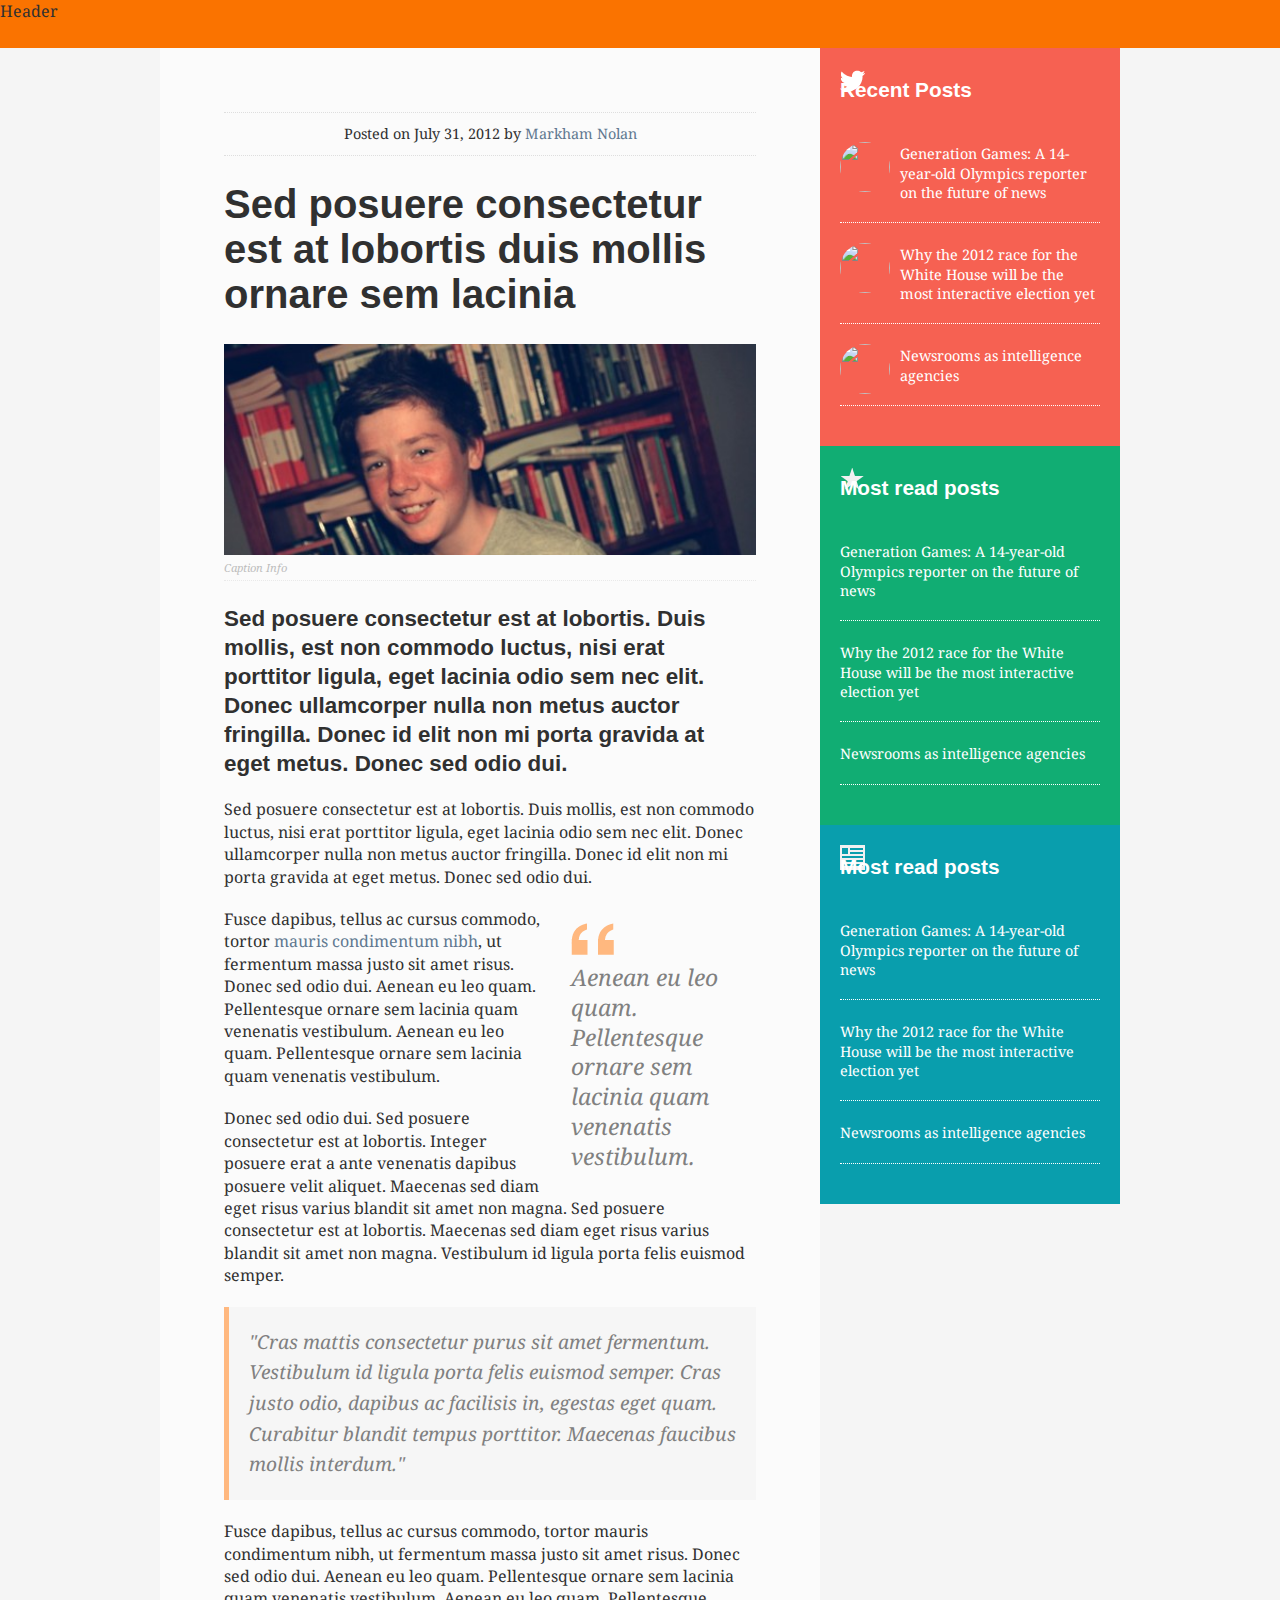
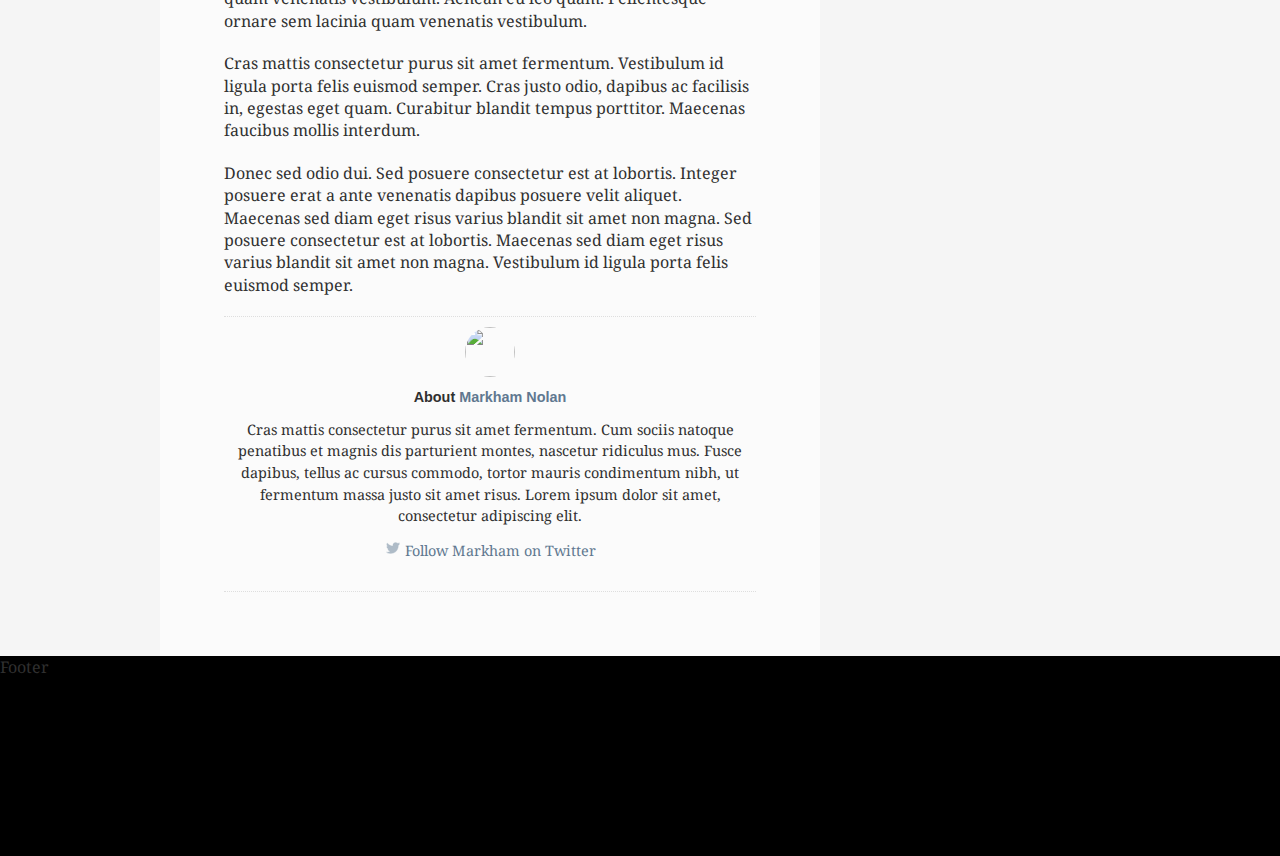
==== index.html @ edaec6b0 "[+] Added files" ====
<html>

<head>

<link href='http://fonts.googleapis.com/css?family=Droid+Serif:400,700,400italic,700italic' rel='stylesheet' type='text/css'>

<style type="text/css">

body{background-color: #f5f5f5; color:#303030; margin:0px; padding:0px; font-family: 'Droid Serif', serif;}

	.wrapper{
		width:960px;
		overflow:hidden;
		clear:both;
		margin:auto;
		}
	

.header{background-color: #fa7300; height:48px; width:100%;}


.content{
	width:532px;
	padding:4em;
	float:left;
	color:#303030;
	background-color: #fbfbfb;
	}
	
	
	
.content-image {width:100%; max-width: 100%; float:left;}

.caption{
	width:100%;
	border-bottom: 1px silver dotted;
	margin-bottom:20px;
	padding-top: 5px;
	padding-bottom: 5px;
	clear:both;
	font-family: 'Droid Serif', serif;
	font-size: 0.7em;
	font-style: italic;
	opacity:0.3;
	}

.caption:hover{opacity:1;}

h1{
	font-family: Helvetica;
	font-size: 2.5em;
	}

.avatar {
	text-align: center;
	border-top:1px #dedede dotted;
	border-bottom:1px #dedede dotted;
	padding:10px;
	font-size: 0.9em;
	line-height: 1.5em;
	}

	.avatar img{
		width:50px;
		height:50px;
		border-radius:50px;
		margin:auto;
		text-align: center;
		clear:both;
		}
	
	h3{
		margin:10px 0 10px 0;
		font-family: Helvetica;
		font-size: 1em;
		}

	p{
		font-size: 1em;
		line-height: 1.4em;
		margin-bottom: 20px;
		}

	.pullquote{
		width:185px;
		float:right;
		font-family: 'Droid Serif', serif;
		font-size:1.43em;
		font-style: italic;
		font-weight: normal;
		margin-left:30px;
		margin-top:5px;
		margin-bottom: 5px;
		padding:50px 0 20px 0;
		line-height: 1.3em;
		background-image: url('quotemark.png');
		background-repeat: no-repeat;
		background-position-y: 10px;
		color:#808080;
		clear:both;
		}
	
	.blockquote{
		background-color:#f6f6f6;
		font-style: italic;
		padding:20px;
		border-left:5px #ffb87f solid;
		font-size: 1.2em;
		font-family: 'Droid Serif', serif; color:#808080;
		line-height: 1.6em;
		margin-top:20px;
		margin-bottom: 20px;
		clear:both;
		 }

	.content-orange{
		border:1px silver dotted;
		width:590px;
		padding:30px;
		background-color: #fa7300;
	 }
	 
	.serif{
		font-family: Helvetica;
		font-weight: bold;
		font-size: 1.4em;
		line-height: 1.3em;
		}
	
	a{
		color:#607890;
		text-decoration: none;
		}
	
	a:hover{
		color:#666;
		text-decoration: underline;
		}

	.sidebar{
		width:300px;
		float:left;
		height:100%;

		}

	.twitter{
		background-image: url('tweetbird.png');
		background-repeat: no-repeat;
		padding-left:20px;
		}
		
	.footer{
		background-color: black;
		height:200px;
		clear:both;
		}
		
	.side-element{
		width:260px;
		overflow: hidden;
		color:white;
		padding:20px;
		
		}
		
	.recent{
		background-image: url('icon_twitter.png');
		background-position-y:20px;
		background-position-x:20px;
		background-repeat:no-repeat;
		}
		
	.popular{
		background-image: url('icon_popular.png');
		background-position-y:20px;
		background-position-x:20px;
		background-repeat:no-repeat;
		}
		
	.reading{
		background-image: url('icon_reading.png');
		background-position-y:20px;
		background-position-x:20px;
		background-repeat:no-repeat;
		}
		
		
		
	.side-element h3{
		font-size: 1.3em;
		margin-bottom:0px;
		}
		
	.side-element a{
		font-size: 0.9em;
		color:white;
		text-decoration: none;
		}
		
	.side-element a:hover{
		text-decoration: underline;
		}
		
	.side-element ul{
		margin:0px;
		border:0px;
		padding:0px;
		}
	
	.side-element li{
		list-style-type: none;
		border-bottom: 1px dotted #fff; 
		padding-bottom: 20px;
		padding-top: 20px;
		}
		
	.side-element img{
		width:50px;
		height:50px;
		border-radius:50px;
		margin-right:10px;
		float:left;
		}
		

</style>

</head>

<body>

<div class="header">Header</div>


<div class="wrapper">

<div class="content">

<div class="avatar">
	<div class="authorinfo">
		Posted on July 31, 2012 by <a href="#">Markham Nolan</a>
	</div>
</div>

<h1>Sed posuere consectetur est at lobortis duis mollis ornare sem lacinia</h1>

	<img src="image_placeholder.png" class="content-image"/>
	<div class="caption">Caption Info</div>

<p class="serif">Sed posuere consectetur est at lobortis. Duis mollis, est non commodo luctus, nisi erat porttitor ligula, eget lacinia odio sem nec elit. Donec ullamcorper nulla non metus auctor fringilla. Donec id elit non mi porta gravida at eget metus. Donec sed odio dui.</p>

<p>Sed posuere consectetur est at lobortis. Duis mollis, est non commodo luctus, nisi erat porttitor ligula, eget lacinia odio sem nec elit. Donec ullamcorper nulla non metus auctor fringilla. Donec id elit non mi porta gravida at eget metus. Donec sed odio dui.</p>

<p class="pullquote">Aenean eu leo quam. Pellentesque ornare sem lacinia quam venenatis vestibulum.</p>

<p>Fusce dapibus, tellus ac cursus commodo, tortor <a href="#">mauris condimentum nibh</a>, ut fermentum massa justo sit amet risus. Donec sed odio dui. Aenean eu leo quam. Pellentesque ornare sem lacinia quam venenatis vestibulum. Aenean eu leo quam. Pellentesque ornare sem lacinia quam venenatis vestibulum.</p>

<p>Donec sed odio dui. Sed posuere consectetur est at lobortis. Integer posuere erat a ante venenatis dapibus posuere velit aliquet. Maecenas sed diam eget risus varius blandit sit amet non magna. Sed posuere consectetur est at lobortis. Maecenas sed diam eget risus varius blandit sit amet non magna. Vestibulum id ligula porta felis euismod semper.</p>

<p class="blockquote">"Cras mattis consectetur purus sit amet fermentum. Vestibulum id ligula porta felis euismod semper. Cras justo odio, dapibus ac facilisis in, egestas eget quam. Curabitur blandit tempus porttitor. Maecenas faucibus mollis interdum."</p>

<p>Fusce dapibus, tellus ac cursus commodo, tortor mauris condimentum nibh, ut fermentum massa justo sit amet risus. Donec sed odio dui. Aenean eu leo quam. Pellentesque ornare sem lacinia quam venenatis vestibulum. Aenean eu leo quam. Pellentesque ornare sem lacinia quam venenatis vestibulum.</p>

<p>Cras mattis consectetur purus sit amet fermentum. Vestibulum id ligula porta felis euismod semper. Cras justo odio, dapibus ac facilisis in, egestas eget quam. Curabitur blandit tempus porttitor. Maecenas faucibus mollis interdum.</p>

<p>Donec sed odio dui. Sed posuere consectetur est at lobortis. Integer posuere erat a ante venenatis dapibus posuere velit aliquet. Maecenas sed diam eget risus varius blandit sit amet non magna. Sed posuere consectetur est at lobortis. Maecenas sed diam eget risus varius blandit sit amet non magna. Vestibulum id ligula porta felis euismod semper.</p>




	<div class="avatar">

		<img src="https://twimg0-a.akamaihd.net/profile_images/853887901/ANGRYMEBW.jpg"/>
		<div></div>
		<h3>About <a href="#">Markham Nolan</a></h3>

		Cras mattis consectetur purus sit amet fermentum. Cum sociis natoque penatibus et magnis dis parturient montes, nascetur ridiculus mus. Fusce dapibus, tellus ac cursus commodo, tortor mauris condimentum nibh, ut fermentum massa justo sit amet risus. Lorem ipsum dolor sit amet, consectetur adipiscing elit.
		
		<p><a href="#" class="twitter">Follow Markham on Twitter</a></p>
		
		</div>

	</div>
	

<div class="sidebar">


<!-- Item -->
	<div class="side-element recent" style="background-color:#f66152;">
	
	<h3>Recent Posts</h3>
		<p>
			<ul>
				<li><a href="#"><img src="https://twimg0-a.akamaihd.net/profile_images/853887901/ANGRYMEBW.jpg"/>Generation Games: A 14-year-old Olympics reporter on the future of news</a></li>
				<li><a href="#"><img src="http://blog.storyful.com/wp-content/uploads/2012/07/Screen-Shot-2012-07-30-at-12.07.26.png"/>Why the 2012 race for the White House will be the most interactive election yet</a></li>
				<li><a href="#"><img src="http://blog.storyful.com/wp-content/uploads/2012/07/Screen-Shot-2012-07-26-at-12.39.45.png"/>Newsrooms as intelligence agencies</a></li>
			</ul>
		</p>
	</div>

<!-- Item -->	
	<div class="side-element popular" style="background-color:#11AD73;">
	
	<h3>Most read posts</h3>
		<p>
			<ul>
				<li><a href="#">Generation Games: A 14-year-old Olympics reporter on the future of news</a></li>
				<li><a href="#">Why the 2012 race for the White House will be the most interactive election yet</a></li>
				<li><a href="#">Newsrooms as intelligence agencies</a></li>
			</ul>
		</p>
	</div>
	
<!-- Item -->	
	<div class="side-element reading" style="background-color:#099EAD;">
	
	<h3>Most read posts</h3>
		<p>
			<ul>
				<li><a href="#">Generation Games: A 14-year-old Olympics reporter on the future of news</a></li>
				<li><a href="#">Why the 2012 race for the White House will be the most interactive election yet</a></li>
				<li><a href="#">Newsrooms as intelligence agencies</a></li>
			</ul>
		</p>
	</div>
	
	
	
	
	
	
</div>


</div>

<div class="footer">Footer</div>




</body>

</html>
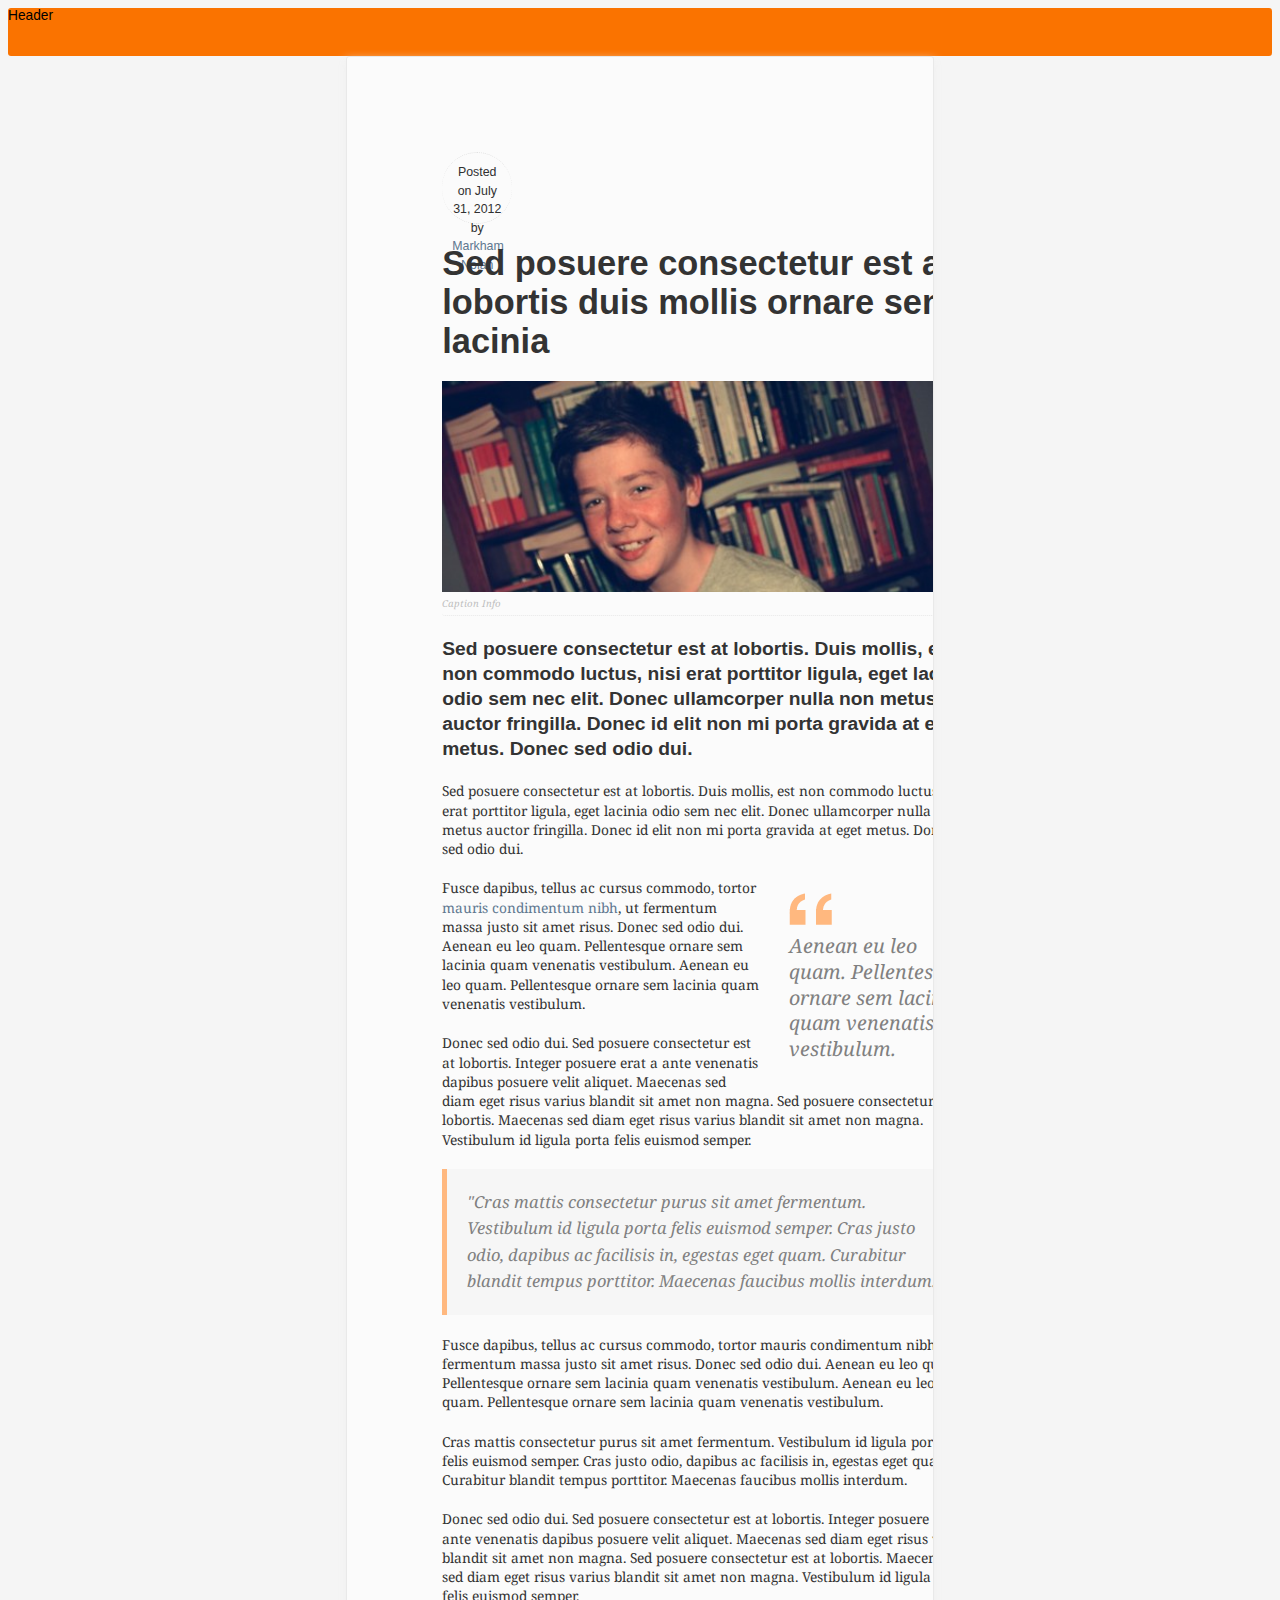
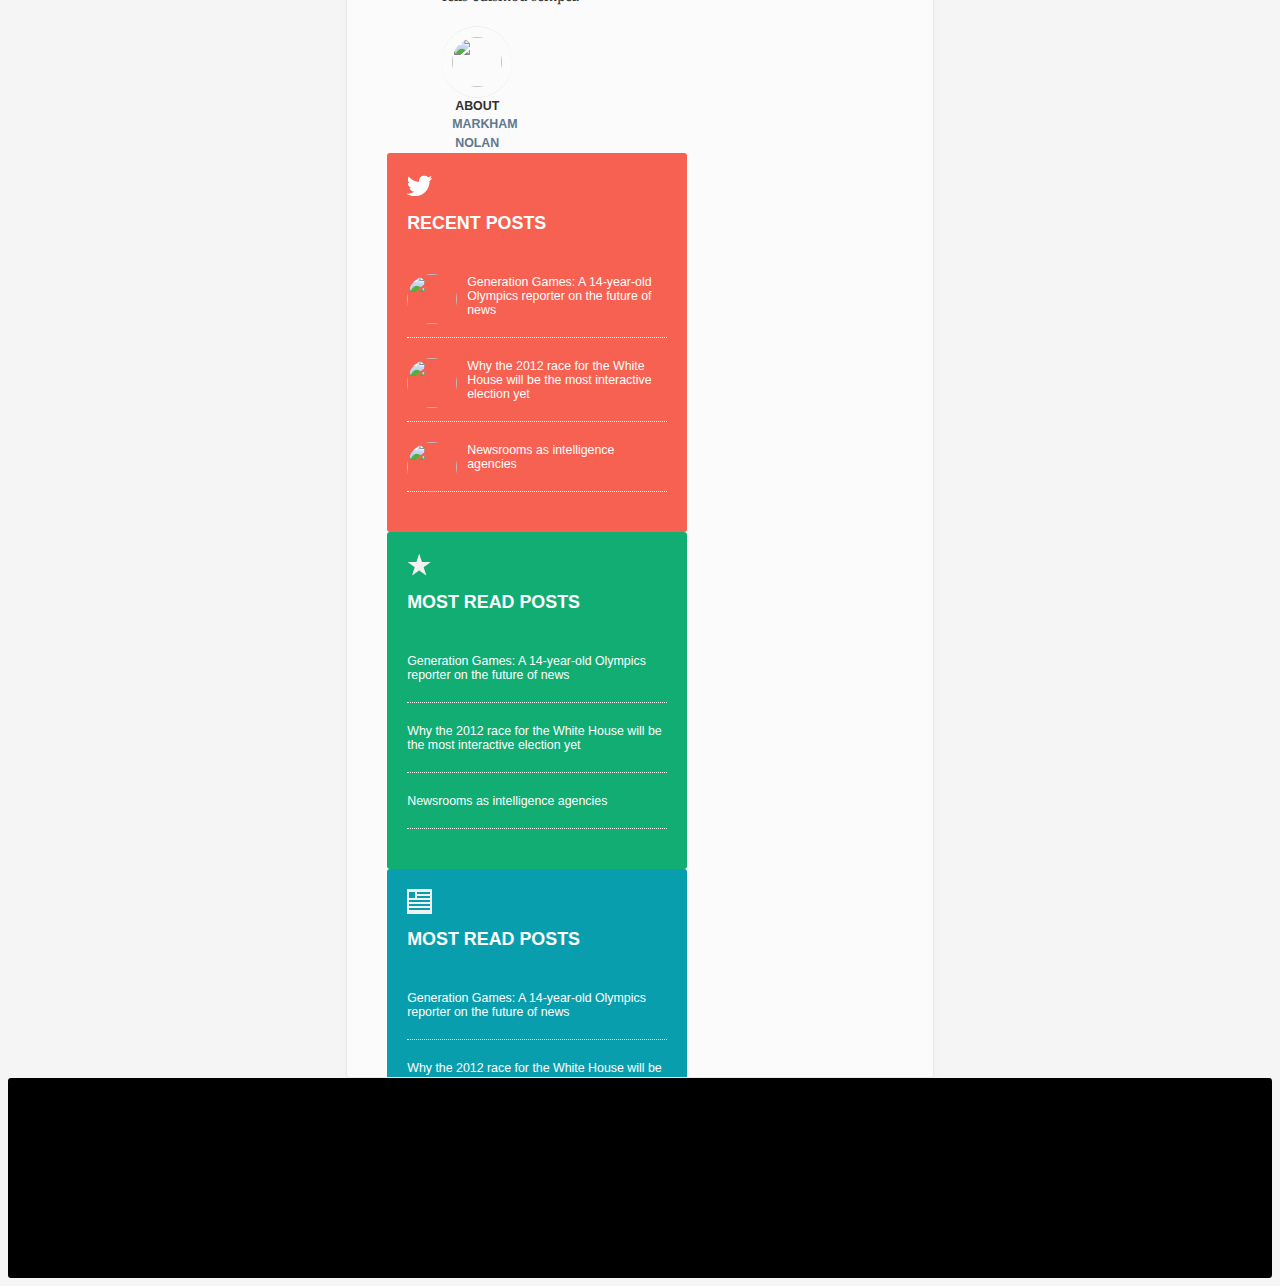
==== commit 4339d577: "[^] Updated css styles" ====
--- a/index.html
+++ b/index.html
@@ -4,227 +4,7 @@
 
 <link href='http://fonts.googleapis.com/css?family=Droid+Serif:400,700,400italic,700italic' rel='stylesheet' type='text/css'>
 
-<style type="text/css">
-
-body{background-color: #f5f5f5; color:#303030; margin:0px; padding:0px; font-family: 'Droid Serif', serif;}
-
-	.wrapper{
-		width:960px;
-		overflow:hidden;
-		clear:both;
-		margin:auto;
-		}
-	
-
-.header{background-color: #fa7300; height:48px; width:100%;}
-
-
-.content{
-	width:532px;
-	padding:4em;
-	float:left;
-	color:#303030;
-	background-color: #fbfbfb;
-	}
-	
-	
-	
-.content-image {width:100%; max-width: 100%; float:left;}
-
-.caption{
-	width:100%;
-	border-bottom: 1px silver dotted;
-	margin-bottom:20px;
-	padding-top: 5px;
-	padding-bottom: 5px;
-	clear:both;
-	font-family: 'Droid Serif', serif;
-	font-size: 0.7em;
-	font-style: italic;
-	opacity:0.3;
-	}
-
-.caption:hover{opacity:1;}
-
-h1{
-	font-family: Helvetica;
-	font-size: 2.5em;
-	}
-
-.avatar {
-	text-align: center;
-	border-top:1px #dedede dotted;
-	border-bottom:1px #dedede dotted;
-	padding:10px;
-	font-size: 0.9em;
-	line-height: 1.5em;
-	}
-
-	.avatar img{
-		width:50px;
-		height:50px;
-		border-radius:50px;
-		margin:auto;
-		text-align: center;
-		clear:both;
-		}
-	
-	h3{
-		margin:10px 0 10px 0;
-		font-family: Helvetica;
-		font-size: 1em;
-		}
-
-	p{
-		font-size: 1em;
-		line-height: 1.4em;
-		margin-bottom: 20px;
-		}
-
-	.pullquote{
-		width:185px;
-		float:right;
-		font-family: 'Droid Serif', serif;
-		font-size:1.43em;
-		font-style: italic;
-		font-weight: normal;
-		margin-left:30px;
-		margin-top:5px;
-		margin-bottom: 5px;
-		padding:50px 0 20px 0;
-		line-height: 1.3em;
-		background-image: url('quotemark.png');
-		background-repeat: no-repeat;
-		background-position-y: 10px;
-		color:#808080;
-		clear:both;
-		}
-	
-	.blockquote{
-		background-color:#f6f6f6;
-		font-style: italic;
-		padding:20px;
-		border-left:5px #ffb87f solid;
-		font-size: 1.2em;
-		font-family: 'Droid Serif', serif; color:#808080;
-		line-height: 1.6em;
-		margin-top:20px;
-		margin-bottom: 20px;
-		clear:both;
-		 }
-
-	.content-orange{
-		border:1px silver dotted;
-		width:590px;
-		padding:30px;
-		background-color: #fa7300;
-	 }
-	 
-	.serif{
-		font-family: Helvetica;
-		font-weight: bold;
-		font-size: 1.4em;
-		line-height: 1.3em;
-		}
-	
-	a{
-		color:#607890;
-		text-decoration: none;
-		}
-	
-	a:hover{
-		color:#666;
-		text-decoration: underline;
-		}
-
-	.sidebar{
-		width:300px;
-		float:left;
-		height:100%;
-
-		}
-
-	.twitter{
-		background-image: url('tweetbird.png');
-		background-repeat: no-repeat;
-		padding-left:20px;
-		}
-		
-	.footer{
-		background-color: black;
-		height:200px;
-		clear:both;
-		}
-		
-	.side-element{
-		width:260px;
-		overflow: hidden;
-		color:white;
-		padding:20px;
-		
-		}
-		
-	.recent{
-		background-image: url('icon_twitter.png');
-		background-position-y:20px;
-		background-position-x:20px;
-		background-repeat:no-repeat;
-		}
-		
-	.popular{
-		background-image: url('icon_popular.png');
-		background-position-y:20px;
-		background-position-x:20px;
-		background-repeat:no-repeat;
-		}
-		
-	.reading{
-		background-image: url('icon_reading.png');
-		background-position-y:20px;
-		background-position-x:20px;
-		background-repeat:no-repeat;
-		}
-		
-		
-		
-	.side-element h3{
-		font-size: 1.3em;
-		margin-bottom:0px;
-		}
-		
-	.side-element a{
-		font-size: 0.9em;
-		color:white;
-		text-decoration: none;
-		}
-		
-	.side-element a:hover{
-		text-decoration: underline;
-		}
-		
-	.side-element ul{
-		margin:0px;
-		border:0px;
-		padding:0px;
-		}
-	
-	.side-element li{
-		list-style-type: none;
-		border-bottom: 1px dotted #fff; 
-		padding-bottom: 20px;
-		padding-top: 20px;
-		}
-		
-	.side-element img{
-		width:50px;
-		height:50px;
-		border-radius:50px;
-		margin-right:10px;
-		float:left;
-		}
-		
-
-</style>
+<link rel="stylesheet" href="style.css" type="text/css" media="screen">
 
 </head>
 
--- a/style.css
+++ b/style.css
@@ -0,0 +1,412 @@
+	div{
+		border-radius:			3px;
+		}
+	
+	body {
+   		font-family: 			"HelveticaNeue-Light", "Helvetica Neue Light", "Helvetica Neue", Helvetica, Arial, "Lucida Grande", sans-serif; 
+   		font-size:				0.86em;
+   		background-color:		whiteSmoke;
+		}
+	
+	.wrapper{
+		width:					40%;
+		margin:					auto;
+		background-color:		#fbfbfb;
+		border:					1px #e9e9e9 solid;
+		padding:				40px;
+		overflow:				hidden;
+		-moz-box-shadow:    	0px 5px 10px 1px #f0f0f0;
+		-webkit-box-shadow: 	0px 5px 10px 1px #f0f0f0;
+		box-shadow:       		0px 5px 10px 1px #f0f0f0;
+		}
+	
+	a{
+		color:				#607890;
+		text-decoration:	none;
+		}
+	
+	a:hover{
+		color:				#666;
+		text-decoration:	underline;
+		}
+
+	.colour{
+		width:				160px;
+		height:				160px;
+		padding:			20px;
+		box-shadow:			1px;
+		margin:				10px;
+		font-weight:		bold;
+		float:				left;
+		-moz-box-shadow:    2px 2px 2px 2px #ccc;
+		-webkit-box-shadow: 2px 2px 2px 2px #ccc;
+		box-shadow:         2px 2px 2px 2px #ccc;
+		}
+		
+	.colour-small{
+		width:				60px;
+		height:				60px;
+		padding:			20px;
+		box-shadow: 		1px;
+		margin:				10px;
+		font-weight: 		bold;
+		float:				left;
+		-moz-box-shadow:    2px 2px 2px 2px #ccc;
+		-webkit-box-shadow: 2px 2px 2px 2px #ccc;
+		box-shadow:         2px 2px 2px 2px #ccc;
+		}
+		
+	h1{
+		font-weight: 		bold;
+		font-size:			2.5em;
+		color:				#333;
+		margin:				20px 0 20px 0;
+		}
+		
+	h2{
+		color:				#fa7300;
+		}
+		
+	h3{
+		font-size: 			0.7em;
+		text-transform: 	uppercase;
+		}
+	
+	.light{background-color: 	#fbfbfb; padding:30px;}	
+	.dark{background-color: 	#333; padding:30px;}
+	
+	.dark h1{
+		font-weight:		bold;
+		font-size:			2.5em;
+		color:				whiteSmoke;
+		margin:				20px 0 20px 0;
+		}
+		
+	.dark h2{
+		color:				#fa7300;
+		}
+		
+	.dark h3{
+		font-size:			0.7em;
+		text-transform:		uppercase;
+		color:				whiteSmoke;
+		}
+		
+	.dark p{
+		color:				whiteSmoke;
+		}
+			
+	p{
+		font-family:		'Droid Serif', serif; color:#333;
+		line-height:		1.5em;
+		}
+	
+	.content{
+		width:				532px;
+		padding:			4em;
+		float:				left;
+		color:				#303030;
+		}
+	
+	
+	
+	.pullquote{
+		width:				185px;
+		float:				right;
+		font-family:		'Droid Serif', serif;
+		font-size:			1.43em;
+		font-style:			italic;
+		font-weight:		normal;
+		margin-left:		30px;
+		margin-top:			5px;
+		margin-bottom:		5px;
+		padding:			50px 0 20px 0;
+		line-height:		1.3em;
+		background-image:	url('quotemark.png');
+		background-repeat:	no-repeat;
+		background-position-y: 10px;
+		color:				#808080;
+		clear:				both;
+		}
+		
+	.blockquote{
+		background-color:	whiteSmoke;
+		font-style:			italic;
+		padding:			20px;
+		border-left:		5px #ffb87f solid;
+		font-size:			1em;
+		font-family:		'Droid Serif', serif; color:#808080;
+		line-height:		1.6em;
+		margin-top:			20px;
+		margin-bottom:		20px;
+		clear:				both;
+		}
+		
+	.intro{
+		font-style:			italic;
+		font-size:			1.3em;
+		font-family:		'Droid Serif', serif; color:#808080;
+		line-height:		1.6em;
+		margin-top:			20px;
+		margin-bottom:		20px;
+		}
+		
+	.largeintro{
+		font-style:			italic;
+		font-size:			1.8em;
+		font-family:		'Droid Serif', serif; color:#808080;
+		line-height:		1.4em;
+		margin-top:			20px;
+		margin-bottom:		20px;
+		}
+		
+	.avatar{
+		width:				50px;
+		height:				50px;
+		border-radius:		50px;
+		clear:				both;
+		}
+		
+	.horiz{
+		width:				100%;
+		border-bottom:		1px black dotted;
+		margin:				40px 0 40px 0;
+		clear:				both;
+		}
+		
+	.top{
+		padding:			20px;
+		border:				1px silver solid;
+		clear:				both;
+		float:				none;
+		}
+	
+	.button{
+		margin:				20px;
+		clear:				both;
+		padding:			10px 15px 10px 15px;
+		background-color:	#607890;
+		font-weight:		bold;
+		text-decoration:	none;
+		color:				whiteSmoke;
+		border-radius:		5px;
+		-moz-box-shadow:    0px 5px 10px 1px #f0f0f0;
+		-webkit-box-shadow: 0px 5px 10px 1px #f0f0f0;
+		box-shadow:       	0px 5px 10px 1px #f0f0f0;
+		font-family:		"HelveticaNeue-Light", "Helvetica Neue Light", "Helvetica Neue", Helvetica, Arial, "Lucida Grande", sans-serif;
+	}
+	
+	.button:hover{
+		background-color:	#a9a9a9;
+		text-decoration:	none;
+		color:				#fbfbfb;
+	}
+	
+/* //////////////////// Blog Bits //////////////////// */
+	
+
+.header{background-color: #fa7300; height:48px; width:100%;}
+
+
+.content{
+	width:532px;
+	padding:4em;
+	float:left;
+	color:#303030;
+	background-color: #fbfbfb;
+	}
+		
+.content-image {width:100%; max-width: 100%; float:left;}
+
+.caption{
+	width:100%;
+	border-bottom: 1px silver dotted;
+	margin-bottom:20px;
+	padding-top: 5px;
+	padding-bottom: 5px;
+	clear:both;
+	font-family: 'Droid Serif', serif;
+	font-size: 0.7em;
+	font-style: italic;
+	opacity:0.3;
+	}
+
+.caption:hover{opacity:1;}
+
+h1{
+	font-family: Helvetica;
+	font-size: 2.5em;
+	}
+
+.avatar {
+	text-align: center;
+	border-top:1px #dedede dotted;
+	border-bottom:1px #dedede dotted;
+	padding:10px;
+	font-size: 0.9em;
+	line-height: 1.5em;
+	}
+
+	.avatar img{
+		width:50px;
+		height:50px;
+		border-radius:50px;
+		margin:auto;
+		text-align: center;
+		clear:both;
+		}
+	
+	h3{
+		margin:10px 0 10px 0;
+		font-family: Helvetica;
+		font-size: 1em;
+		}
+
+	p{
+		font-size: 1em;
+		line-height: 1.4em;
+		margin-bottom: 20px;
+		}
+
+	.pullquote{
+		width:185px;
+		float:right;
+		font-family: 'Droid Serif', serif;
+		font-size:1.43em;
+		font-style: italic;
+		font-weight: normal;
+		margin-left:30px;
+		margin-top:5px;
+		margin-bottom: 5px;
+		padding:50px 0 20px 0;
+		line-height: 1.3em;
+		background-image: url('quotemark.png');
+		background-repeat: no-repeat;
+		background-position-y: 10px;
+		color:#808080;
+		clear:both;
+		}
+	
+	.blockquote{
+		background-color:#f6f6f6;
+		font-style: italic;
+		padding:20px;
+		border-left:5px #ffb87f solid;
+		font-size: 1.2em;
+		font-family: 'Droid Serif', serif; color:#808080;
+		line-height: 1.6em;
+		margin-top:20px;
+		margin-bottom: 20px;
+		clear:both;
+		 }
+
+	.content-orange{
+		border:1px silver dotted;
+		width:590px;
+		padding:30px;
+		background-color: #fa7300;
+	 }
+	 
+	.serif{
+		font-family: Helvetica;
+		font-weight: bold;
+		font-size: 1.4em;
+		line-height: 1.3em;
+		}
+	
+	a{
+		color:#607890;
+		text-decoration: none;
+		}
+	
+	a:hover{
+		color:#666;
+		text-decoration: underline;
+		}
+
+	.sidebar{
+		width:300px;
+		float:left;
+		height:100%;
+
+		}
+
+	.twitter{
+		background-image: url('tweetbird.png');
+		background-repeat: no-repeat;
+		padding-left:20px;
+		}
+		
+	.footer{
+		background-color: black;
+		height:200px;
+		clear:both;
+		}
+		
+	.side-element{
+		width:260px;
+		overflow: hidden;
+		color:white;
+		padding:20px;
+		
+		}
+		
+	.recent{
+		background-image: url('icon_twitter.png');
+		background-position-y:20px;
+		background-position-x:20px;
+		background-repeat:no-repeat;
+		}
+		
+	.popular{
+		background-image: url('icon_popular.png');
+		background-position-y:20px;
+		background-position-x:20px;
+		background-repeat:no-repeat;
+		}
+		
+	.reading{
+		background-image: url('icon_reading.png');
+		background-position-y:20px;
+		background-position-x:20px;
+		background-repeat:no-repeat;
+		}
+		
+		
+		
+	.side-element h3{
+		font-size: 1.3em;
+		margin-bottom:0px;
+		padding-top:30px;
+		}
+		
+	.side-element a{
+		font-size: 0.9em;
+		color:white;
+		text-decoration: none;
+		}
+		
+	.side-element a:hover{
+		text-decoration: underline;
+		}
+		
+	.side-element ul{
+		margin:0px;
+		border:0px;
+		padding:0px;
+		}
+	
+	.side-element li{
+		list-style-type: none;
+		border-bottom: 1px dotted #fff; 
+		padding-bottom: 20px;
+		padding-top: 20px;
+		}
+		
+	.side-element img{
+		width:50px;
+		height:50px;
+		border-radius:50px;
+		margin-right:10px;
+		float:left;
+		}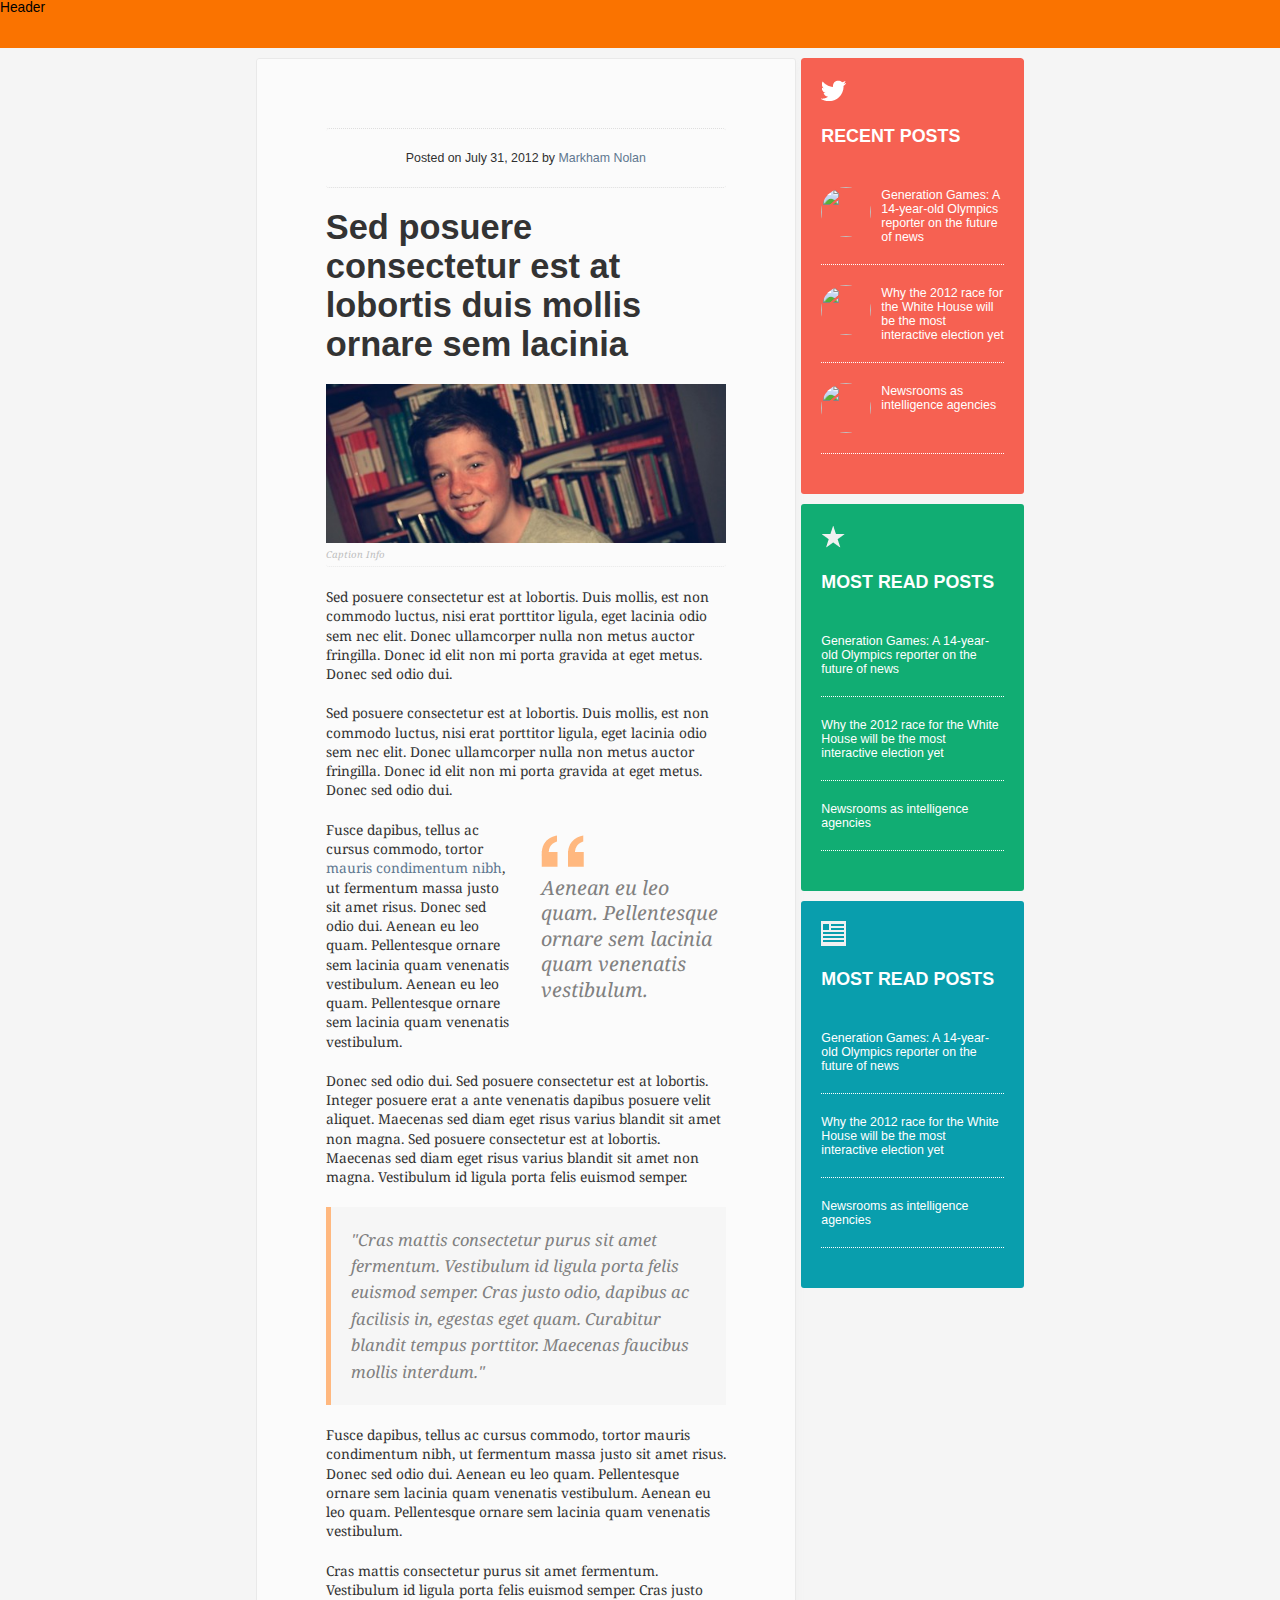
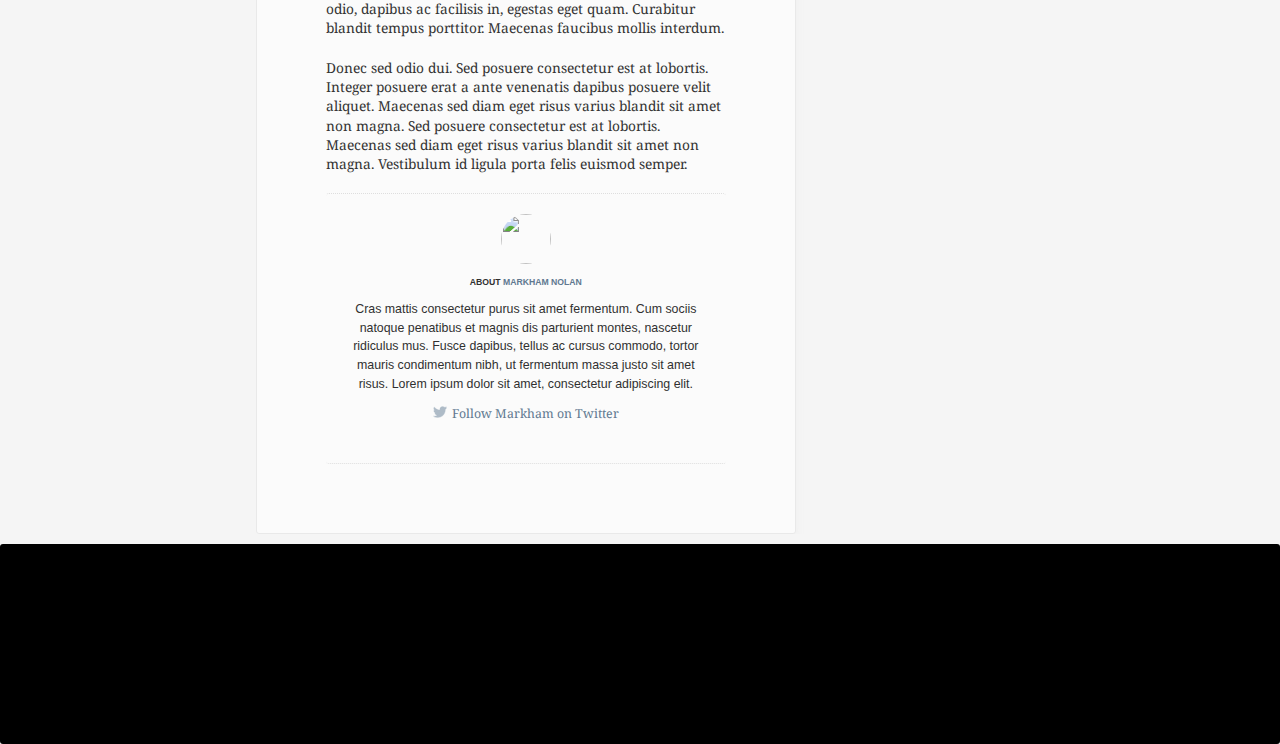
==== commit 48c7a296: "[^] Saas version of css. Colours as variables. Style changes" ====
--- a/index.html
+++ b/index.html
@@ -9,67 +9,55 @@
 </head>
 
 <body>
-
 <div class="header">Header</div>
 
 
 <div class="wrapper">
+	<div class="content-wrapper">
+		<div class="content">
+			<div class="avatar">
+				<div class="authorinfo">
+					Posted on July 31, 2012 by <a href="#">Markham Nolan</a>
+				</div>
+			</div>
 
-<div class="content">
+			<h1>Sed posuere consectetur est at lobortis duis mollis ornare sem lacinia</h1>
 
-<div class="avatar">
-	<div class="authorinfo">
-		Posted on July 31, 2012 by <a href="#">Markham Nolan</a>
-	</div>
-</div>
+			<img src="image_placeholder.png" class="content-image"/>
+			<div class="caption">Caption Info</div>
 
-<h1>Sed posuere consectetur est at lobortis duis mollis ornare sem lacinia</h1>
+			<p class="serif">Sed posuere consectetur est at lobortis. Duis mollis, est non commodo luctus, nisi erat porttitor ligula, eget lacinia odio sem nec elit. Donec ullamcorper nulla non metus auctor fringilla. Donec id elit non mi porta gravida at eget metus. Donec sed odio dui.</p>
 
-	<img src="image_placeholder.png" class="content-image"/>
-	<div class="caption">Caption Info</div>
+			<p>Sed posuere consectetur est at lobortis. Duis mollis, est non commodo luctus, nisi erat porttitor ligula, eget lacinia odio sem nec elit. Donec ullamcorper nulla non metus auctor fringilla. Donec id elit non mi porta gravida at eget metus. Donec sed odio dui.</p>
 
-<p class="serif">Sed posuere consectetur est at lobortis. Duis mollis, est non commodo luctus, nisi erat porttitor ligula, eget lacinia odio sem nec elit. Donec ullamcorper nulla non metus auctor fringilla. Donec id elit non mi porta gravida at eget metus. Donec sed odio dui.</p>
+			<p class="pullquote">Aenean eu leo quam. Pellentesque ornare sem lacinia quam venenatis vestibulum.</p>
 
-<p>Sed posuere consectetur est at lobortis. Duis mollis, est non commodo luctus, nisi erat porttitor ligula, eget lacinia odio sem nec elit. Donec ullamcorper nulla non metus auctor fringilla. Donec id elit non mi porta gravida at eget metus. Donec sed odio dui.</p>
+			<p>Fusce dapibus, tellus ac cursus commodo, tortor <a href="#">mauris condimentum nibh</a>, ut fermentum massa justo sit amet risus. Donec sed odio dui. Aenean eu leo quam. Pellentesque ornare sem lacinia quam venenatis vestibulum. Aenean eu leo quam. Pellentesque ornare sem lacinia quam venenatis vestibulum.</p>
 
-<p class="pullquote">Aenean eu leo quam. Pellentesque ornare sem lacinia quam venenatis vestibulum.</p>
+			<p>Donec sed odio dui. Sed posuere consectetur est at lobortis. Integer posuere erat a ante venenatis dapibus posuere velit aliquet. Maecenas sed diam eget risus varius blandit sit amet non magna. Sed posuere consectetur est at lobortis. Maecenas sed diam eget risus varius blandit sit amet non magna. Vestibulum id ligula porta felis euismod semper.</p>
 
-<p>Fusce dapibus, tellus ac cursus commodo, tortor <a href="#">mauris condimentum nibh</a>, ut fermentum massa justo sit amet risus. Donec sed odio dui. Aenean eu leo quam. Pellentesque ornare sem lacinia quam venenatis vestibulum. Aenean eu leo quam. Pellentesque ornare sem lacinia quam venenatis vestibulum.</p>
+			<p class="blockquote">"Cras mattis consectetur purus sit amet fermentum. Vestibulum id ligula porta felis euismod semper. Cras justo odio, dapibus ac facilisis in, egestas eget quam. Curabitur blandit tempus porttitor. Maecenas faucibus mollis interdum."</p>
 
-<p>Donec sed odio dui. Sed posuere consectetur est at lobortis. Integer posuere erat a ante venenatis dapibus posuere velit aliquet. Maecenas sed diam eget risus varius blandit sit amet non magna. Sed posuere consectetur est at lobortis. Maecenas sed diam eget risus varius blandit sit amet non magna. Vestibulum id ligula porta felis euismod semper.</p>
+			<p>Fusce dapibus, tellus ac cursus commodo, tortor mauris condimentum nibh, ut fermentum massa justo sit amet risus. Donec sed odio dui. Aenean eu leo quam. Pellentesque ornare sem lacinia quam venenatis vestibulum. Aenean eu leo quam. Pellentesque ornare sem lacinia quam venenatis vestibulum.</p>
 
-<p class="blockquote">"Cras mattis consectetur purus sit amet fermentum. Vestibulum id ligula porta felis euismod semper. Cras justo odio, dapibus ac facilisis in, egestas eget quam. Curabitur blandit tempus porttitor. Maecenas faucibus mollis interdum."</p>
+			<p>Cras mattis consectetur purus sit amet fermentum. Vestibulum id ligula porta felis euismod semper. Cras justo odio, dapibus ac facilisis in, egestas eget quam. Curabitur blandit tempus porttitor. Maecenas faucibus mollis interdum.</p>
 
-<p>Fusce dapibus, tellus ac cursus commodo, tortor mauris condimentum nibh, ut fermentum massa justo sit amet risus. Donec sed odio dui. Aenean eu leo quam. Pellentesque ornare sem lacinia quam venenatis vestibulum. Aenean eu leo quam. Pellentesque ornare sem lacinia quam venenatis vestibulum.</p>
+			<p>Donec sed odio dui. Sed posuere consectetur est at lobortis. Integer posuere erat a ante venenatis dapibus posuere velit aliquet. Maecenas sed diam eget risus varius blandit sit amet non magna. Sed posuere consectetur est at lobortis. Maecenas sed diam eget risus varius blandit sit amet non magna. Vestibulum id ligula porta felis euismod semper.</p>
 
-<p>Cras mattis consectetur purus sit amet fermentum. Vestibulum id ligula porta felis euismod semper. Cras justo odio, dapibus ac facilisis in, egestas eget quam. Curabitur blandit tempus porttitor. Maecenas faucibus mollis interdum.</p>
-
-<p>Donec sed odio dui. Sed posuere consectetur est at lobortis. Integer posuere erat a ante venenatis dapibus posuere velit aliquet. Maecenas sed diam eget risus varius blandit sit amet non magna. Sed posuere consectetur est at lobortis. Maecenas sed diam eget risus varius blandit sit amet non magna. Vestibulum id ligula porta felis euismod semper.</p>
-
-
-
-
-	<div class="avatar">
-
-		<img src="https://twimg0-a.akamaihd.net/profile_images/853887901/ANGRYMEBW.jpg"/>
-		<div></div>
-		<h3>About <a href="#">Markham Nolan</a></h3>
-
-		Cras mattis consectetur purus sit amet fermentum. Cum sociis natoque penatibus et magnis dis parturient montes, nascetur ridiculus mus. Fusce dapibus, tellus ac cursus commodo, tortor mauris condimentum nibh, ut fermentum massa justo sit amet risus. Lorem ipsum dolor sit amet, consectetur adipiscing elit.
-		
-		<p><a href="#" class="twitter">Follow Markham on Twitter</a></p>
-		
+			<div class="avatar">
+				<img src="https://twimg0-a.akamaihd.net/profile_images/853887901/ANGRYMEBW.jpg" class="avatar-img"/>
+				<h3>About <a href="#">Markham Nolan</a></h3>
+		Cras mattis consectetur purus sit amet fermentum. Cum sociis natoque penatibus et magnis dis parturient montes, nascetur ridiculus mus. Fusce dapibus, tellus ac cursus commodo, tortor mauris condimentum nibh, ut fermentum massa justo sit amet risus. Lorem ipsum dolor sit amet, consectetur adipiscing elit.	
+				<p><a href="#" class="twitter">Follow Markham on Twitter</a></p>
+			</div>
 		</div>
-
 	</div>
 	
-
+	
+	<!-- Sidebar -->
 <div class="sidebar">
-
-
-<!-- Item -->
+	<!-- Item -->
 	<div class="side-element recent" style="background-color:#f66152;">
-	
 	<h3>Recent Posts</h3>
 		<p>
 			<ul>
@@ -79,10 +67,8 @@
 			</ul>
 		</p>
 	</div>
-
 <!-- Item -->	
-	<div class="side-element popular" style="background-color:#11AD73;">
-	
+		<div class="side-element popular" style="background-color:#11AD73;">
 	<h3>Most read posts</h3>
 		<p>
 			<ul>
@@ -92,10 +78,8 @@
 			</ul>
 		</p>
 	</div>
-	
-<!-- Item -->	
+	<!-- Item -->	
 	<div class="side-element reading" style="background-color:#099EAD;">
-	
 	<h3>Most read posts</h3>
 		<p>
 			<ul>
@@ -104,20 +88,15 @@
 				<li><a href="#">Newsrooms as intelligence agencies</a></li>
 			</ul>
 		</p>
-	</div>
-	
-	
-	
-	
-	
-	
+	</div>	
+
+<!-- EO Sidebar -->
+
+</div>
 </div>
 
-
-</div>
-
+<div style="clear:both;"></div>
 <div class="footer">Footer</div>
-
 
 
 
--- a/style.css
+++ b/style.css
@@ -1,412 +1,347 @@
-	div{
-		border-radius:			3px;
-		}
-	
-	body {
-   		font-family: 			"HelveticaNeue-Light", "Helvetica Neue Light", "Helvetica Neue", Helvetica, Arial, "Lucida Grande", sans-serif; 
-   		font-size:				0.86em;
-   		background-color:		whiteSmoke;
-		}
-	
-	.wrapper{
-		width:					40%;
-		margin:					auto;
-		background-color:		#fbfbfb;
-		border:					1px #e9e9e9 solid;
-		padding:				40px;
-		overflow:				hidden;
-		-moz-box-shadow:    	0px 5px 10px 1px #f0f0f0;
-		-webkit-box-shadow: 	0px 5px 10px 1px #f0f0f0;
-		box-shadow:       		0px 5px 10px 1px #f0f0f0;
-		}
-	
-	a{
-		color:				#607890;
-		text-decoration:	none;
-		}
-	
-	a:hover{
-		color:				#666;
-		text-decoration:	underline;
-		}
-
-	.colour{
-		width:				160px;
-		height:				160px;
-		padding:			20px;
-		box-shadow:			1px;
-		margin:				10px;
-		font-weight:		bold;
-		float:				left;
-		-moz-box-shadow:    2px 2px 2px 2px #ccc;
-		-webkit-box-shadow: 2px 2px 2px 2px #ccc;
-		box-shadow:         2px 2px 2px 2px #ccc;
-		}
-		
-	.colour-small{
-		width:				60px;
-		height:				60px;
-		padding:			20px;
-		box-shadow: 		1px;
-		margin:				10px;
-		font-weight: 		bold;
-		float:				left;
-		-moz-box-shadow:    2px 2px 2px 2px #ccc;
-		-webkit-box-shadow: 2px 2px 2px 2px #ccc;
-		box-shadow:         2px 2px 2px 2px #ccc;
-		}
-		
-	h1{
-		font-weight: 		bold;
-		font-size:			2.5em;
-		color:				#333;
-		margin:				20px 0 20px 0;
-		}
-		
-	h2{
-		color:				#fa7300;
-		}
-		
-	h3{
-		font-size: 			0.7em;
-		text-transform: 	uppercase;
-		}
-	
-	.light{background-color: 	#fbfbfb; padding:30px;}	
-	.dark{background-color: 	#333; padding:30px;}
-	
-	.dark h1{
-		font-weight:		bold;
-		font-size:			2.5em;
-		color:				whiteSmoke;
-		margin:				20px 0 20px 0;
-		}
-		
-	.dark h2{
-		color:				#fa7300;
-		}
-		
-	.dark h3{
-		font-size:			0.7em;
-		text-transform:		uppercase;
-		color:				whiteSmoke;
-		}
-		
-	.dark p{
-		color:				whiteSmoke;
-		}
-			
-	p{
-		font-family:		'Droid Serif', serif; color:#333;
-		line-height:		1.5em;
-		}
-	
-	.content{
-		width:				532px;
-		padding:			4em;
-		float:				left;
-		color:				#303030;
-		}
-	
-	
-	
-	.pullquote{
-		width:				185px;
-		float:				right;
-		font-family:		'Droid Serif', serif;
-		font-size:			1.43em;
-		font-style:			italic;
-		font-weight:		normal;
-		margin-left:		30px;
-		margin-top:			5px;
-		margin-bottom:		5px;
-		padding:			50px 0 20px 0;
-		line-height:		1.3em;
-		background-image:	url('quotemark.png');
-		background-repeat:	no-repeat;
-		background-position-y: 10px;
-		color:				#808080;
-		clear:				both;
-		}
-		
-	.blockquote{
-		background-color:	whiteSmoke;
-		font-style:			italic;
-		padding:			20px;
-		border-left:		5px #ffb87f solid;
-		font-size:			1em;
-		font-family:		'Droid Serif', serif; color:#808080;
-		line-height:		1.6em;
-		margin-top:			20px;
-		margin-bottom:		20px;
-		clear:				both;
-		}
-		
-	.intro{
-		font-style:			italic;
-		font-size:			1.3em;
-		font-family:		'Droid Serif', serif; color:#808080;
-		line-height:		1.6em;
-		margin-top:			20px;
-		margin-bottom:		20px;
-		}
-		
-	.largeintro{
-		font-style:			italic;
-		font-size:			1.8em;
-		font-family:		'Droid Serif', serif; color:#808080;
-		line-height:		1.4em;
-		margin-top:			20px;
-		margin-bottom:		20px;
-		}
-		
-	.avatar{
-		width:				50px;
-		height:				50px;
-		border-radius:		50px;
-		clear:				both;
-		}
-		
-	.horiz{
-		width:				100%;
-		border-bottom:		1px black dotted;
-		margin:				40px 0 40px 0;
-		clear:				both;
-		}
-		
-	.top{
-		padding:			20px;
-		border:				1px silver solid;
-		clear:				both;
-		float:				none;
-		}
-	
-	.button{
-		margin:				20px;
-		clear:				both;
-		padding:			10px 15px 10px 15px;
-		background-color:	#607890;
-		font-weight:		bold;
-		text-decoration:	none;
-		color:				whiteSmoke;
-		border-radius:		5px;
-		-moz-box-shadow:    0px 5px 10px 1px #f0f0f0;
-		-webkit-box-shadow: 0px 5px 10px 1px #f0f0f0;
-		box-shadow:       	0px 5px 10px 1px #f0f0f0;
-		font-family:		"HelveticaNeue-Light", "Helvetica Neue Light", "Helvetica Neue", Helvetica, Arial, "Lucida Grande", sans-serif;
-	}
-	
-	.button:hover{
-		background-color:	#a9a9a9;
-		text-decoration:	none;
-		color:				#fbfbfb;
-	}
-	
+/* Variables */
+/* Colours */
+/* Fonts */
+/* Boxes & Borders */
+/* EO */
+div {
+  border-radius: 3px; }
+
+body {
+  font-family: "HelveticaNeue-Light", "Helvetica Neue Light", "Helvetica Neue", Helvetica, Arial, "Lucida Grande", sans-serif;
+  font-size: 0.86em;
+  background-color: whiteSmoke;
+  margin: 0px;
+  padding: 0px; }
+
+.header {
+  background-color: #fa7300;
+  height: 48px;
+  width: 100%;
+  margin-bottom: 10px;
+  border-radius: 0px; }
+
+.wrapper {
+  max-width: 60%;
+  margin: auto;
+  overflow: hidden; }
+
+.content-wrapper {
+  background-color: #fbfbfb;
+  border: 1px #e9e9e9 solid;
+  overflow: hidden;
+  -moz-box-shadow: 0px 5px 10px 1px #f0f0f0;
+  -webkit-box-shadow: 0px 5px 10px 1px #f0f0f0;
+  box-shadow: 0px 5px 10px 1px #f0f0f0;
+  max-width: 70%;
+  float: left; }
+
+a {
+  color: #607890;
+  text-decoration: none; }
+
+a:hover {
+  color: #666;
+  text-decoration: underline; }
+
+.colour {
+  width: 160px;
+  height: 160px;
+  padding: 20px;
+  box-shadow: 1px;
+  margin: 10px;
+  font-weight: bold;
+  float: left;
+  -moz-box-shadow: 2px 2px 2px 2px #cccccc;
+  -webkit-box-shadow: 2px 2px 2px 2px #cccccc;
+  box-shadow: 2px 2px 2px 2px #cccccc; }
+
+.colour-small {
+  width: 60px;
+  height: 60px;
+  padding: 20px;
+  box-shadow: 1px;
+  margin: 10px;
+  font-weight: bold;
+  float: left;
+  -moz-box-shadow: 2px 2px 2px 2px #cccccc;
+  -webkit-box-shadow: 2px 2px 2px 2px #cccccc;
+  box-shadow: 2px 2px 2px 2px #cccccc; }
+
+h1 {
+  font-weight: bold;
+  font-size: 2.5em;
+  color: #333333;
+  margin: 20px 0 20px 0; }
+
+h2 {
+  color: #fa7300; }
+
+h3 {
+  font-size: 0.7em;
+  text-transform: uppercase; }
+
+.light {
+  background-color: #fbfbfb;
+  padding: 30px; }
+
+.dark {
+  background-color: #333333;
+  padding: 30px; }
+
+.dark h1 {
+  font-weight: bold;
+  font-size: 2.5em;
+  color: whiteSmoke;
+  margin: 20px 0 20px 0; }
+
+.dark h2 {
+  color: #fa7300; }
+
+.dark h3 {
+  font-size: 0.7em;
+  text-transform: uppercase;
+  color: whiteSmoke; }
+
+.dark p {
+  color: whiteSmoke; }
+
+p {
+  font-family: "Droid Serif", serif;
+  color: #333333;
+  line-height: 1.5em; }
+
+.content {
+  padding: 5em;
+  color: #303030;
+  margin: auto;
+  overflow: hidden; }
+
+.pullquote {
+  width: 185px;
+  float: right;
+  font-family: "Droid Serif", serif;
+  font-size: 1.43em;
+  font-style: italic;
+  font-weight: normal;
+  margin-left: 30px;
+  margin-top: 5px;
+  margin-bottom: 5px;
+  padding: 50px 0 20px 0;
+  line-height: 1.3em;
+  background-image: url("quotemark.png");
+  background-repeat: no-repeat;
+  background-position-y: 10px;
+  color: gray;
+  clear: both; }
+
+.blockquote {
+  background-color: whiteSmoke;
+  font-style: italic;
+  padding: 20px;
+  border-left: 5px #ffb87f solid;
+  font-size: 1em;
+  font-family: "Droid Serif", serif;
+  color: gray;
+  line-height: 1.6em;
+  margin-top: 20px;
+  margin-bottom: 20px;
+  clear: both; }
+
+.intro {
+  font-style: italic;
+  font-size: 1.3em;
+  font-family: "Droid Serif", serif;
+  color: gray;
+  line-height: 1.6em;
+  margin-top: 20px;
+  margin-bottom: 20px; }
+
+.largeintro {
+  font-style: italic;
+  font-size: 1.8em;
+  font-family: "Droid Serif", serif;
+  color: gray;
+  line-height: 1.4em;
+  margin-top: 20px;
+  margin-bottom: 20px; }
+
+.horiz {
+  width: 100%;
+  border-bottom: 1px black dotted;
+  margin: 40px 0 40px 0;
+  clear: both; }
+
+.top {
+  padding: 20px;
+  border: 1px silver solid;
+  clear: both;
+  float: none; }
+
+.button {
+  margin: 20px;
+  clear: both;
+  padding: 10px 15px 10px 15px;
+  background-color: #607890;
+  font-weight: bold;
+  text-decoration: none;
+  color: whiteSmoke;
+  border-radius: 5px;
+  font-family: "HelveticaNeue-Light", "Helvetica Neue Light", "Helvetica Neue", Helvetica, Arial, "Lucida Grande", sans-serif; }
+
+.button:hover {
+  background-color: #a9a9a9;
+  text-decoration: none;
+  color: #fbfbfb; }
+
 /* //////////////////// Blog Bits //////////////////// */
-	
-
-.header{background-color: #fa7300; height:48px; width:100%;}
-
-
-.content{
-	width:532px;
-	padding:4em;
-	float:left;
-	color:#303030;
-	background-color: #fbfbfb;
-	}
-		
-.content-image {width:100%; max-width: 100%; float:left;}
-
-.caption{
-	width:100%;
-	border-bottom: 1px silver dotted;
-	margin-bottom:20px;
-	padding-top: 5px;
-	padding-bottom: 5px;
-	clear:both;
-	font-family: 'Droid Serif', serif;
-	font-size: 0.7em;
-	font-style: italic;
-	opacity:0.3;
-	}
-
-.caption:hover{opacity:1;}
-
-h1{
-	font-family: Helvetica;
-	font-size: 2.5em;
-	}
+.content-image {
+  width: 100%;
+  max-width: 100%;
+  float: left; }
+
+.caption {
+  width: 100%;
+  border-bottom: 1px silver dotted;
+  margin-bottom: 20px;
+  padding-top: 5px;
+  padding-bottom: 5px;
+  clear: both;
+  font-family: "Droid Serif", serif;
+  font-size: 0.7em;
+  font-style: italic;
+  opacity: 0.3; }
+
+.caption:hover {
+  opacity: 1; }
 
 .avatar {
-	text-align: center;
-	border-top:1px #dedede dotted;
-	border-bottom:1px #dedede dotted;
-	padding:10px;
-	font-size: 0.9em;
-	line-height: 1.5em;
-	}
-
-	.avatar img{
-		width:50px;
-		height:50px;
-		border-radius:50px;
-		margin:auto;
-		text-align: center;
-		clear:both;
-		}
-	
-	h3{
-		margin:10px 0 10px 0;
-		font-family: Helvetica;
-		font-size: 1em;
-		}
-
-	p{
-		font-size: 1em;
-		line-height: 1.4em;
-		margin-bottom: 20px;
-		}
-
-	.pullquote{
-		width:185px;
-		float:right;
-		font-family: 'Droid Serif', serif;
-		font-size:1.43em;
-		font-style: italic;
-		font-weight: normal;
-		margin-left:30px;
-		margin-top:5px;
-		margin-bottom: 5px;
-		padding:50px 0 20px 0;
-		line-height: 1.3em;
-		background-image: url('quotemark.png');
-		background-repeat: no-repeat;
-		background-position-y: 10px;
-		color:#808080;
-		clear:both;
-		}
-	
-	.blockquote{
-		background-color:#f6f6f6;
-		font-style: italic;
-		padding:20px;
-		border-left:5px #ffb87f solid;
-		font-size: 1.2em;
-		font-family: 'Droid Serif', serif; color:#808080;
-		line-height: 1.6em;
-		margin-top:20px;
-		margin-bottom: 20px;
-		clear:both;
-		 }
-
-	.content-orange{
-		border:1px silver dotted;
-		width:590px;
-		padding:30px;
-		background-color: #fa7300;
-	 }
-	 
-	.serif{
-		font-family: Helvetica;
-		font-weight: bold;
-		font-size: 1.4em;
-		line-height: 1.3em;
-		}
-	
-	a{
-		color:#607890;
-		text-decoration: none;
-		}
-	
-	a:hover{
-		color:#666;
-		text-decoration: underline;
-		}
-
-	.sidebar{
-		width:300px;
-		float:left;
-		height:100%;
-
-		}
-
-	.twitter{
-		background-image: url('tweetbird.png');
-		background-repeat: no-repeat;
-		padding-left:20px;
-		}
-		
-	.footer{
-		background-color: black;
-		height:200px;
-		clear:both;
-		}
-		
-	.side-element{
-		width:260px;
-		overflow: hidden;
-		color:white;
-		padding:20px;
-		
-		}
-		
-	.recent{
-		background-image: url('icon_twitter.png');
-		background-position-y:20px;
-		background-position-x:20px;
-		background-repeat:no-repeat;
-		}
-		
-	.popular{
-		background-image: url('icon_popular.png');
-		background-position-y:20px;
-		background-position-x:20px;
-		background-repeat:no-repeat;
-		}
-		
-	.reading{
-		background-image: url('icon_reading.png');
-		background-position-y:20px;
-		background-position-x:20px;
-		background-repeat:no-repeat;
-		}
-		
-		
-		
-	.side-element h3{
-		font-size: 1.3em;
-		margin-bottom:0px;
-		padding-top:30px;
-		}
-		
-	.side-element a{
-		font-size: 0.9em;
-		color:white;
-		text-decoration: none;
-		}
-		
-	.side-element a:hover{
-		text-decoration: underline;
-		}
-		
-	.side-element ul{
-		margin:0px;
-		border:0px;
-		padding:0px;
-		}
-	
-	.side-element li{
-		list-style-type: none;
-		border-bottom: 1px dotted #fff; 
-		padding-bottom: 20px;
-		padding-top: 20px;
-		}
-		
-	.side-element img{
-		width:50px;
-		height:50px;
-		border-radius:50px;
-		margin-right:10px;
-		float:left;
-		}+  text-align: center;
+  border-top: 1px #dedede dotted;
+  border-bottom: 1px #dedede dotted;
+  font-size: 0.9em;
+  line-height: 1.5em;
+  margin: auto;
+  text-align: center;
+  clear: both;
+  padding: 20px; }
+
+.avatar-img {
+  width: 50px;
+  height: 50px;
+  border-radius: 50px; }
+
+p {
+  font-size: 1em;
+  line-height: 1.4em;
+  margin-bottom: 20px; }
+
+.pullquote {
+  width: 185px;
+  float: right;
+  font-family: "Droid Serif", serif;
+  font-size: 1.43em;
+  font-style: italic;
+  font-weight: normal;
+  margin-left: 30px;
+  margin-top: 5px;
+  margin-bottom: 5px;
+  padding: 50px 0 20px 0;
+  line-height: 1.3em;
+  background-image: url("quotemark.png");
+  background-repeat: no-repeat;
+  background-position-y: 10px;
+  color: gray;
+  clear: both; }
+
+.blockquote {
+  background-color: #f6f6f6;
+  font-style: italic;
+  padding: 20px;
+  border-left: 5px #ffb87f solid;
+  font-size: 1.2em;
+  font-family: "Droid Serif", serif;
+  color: gray;
+  line-height: 1.6em;
+  margin-top: 20px;
+  margin-bottom: 20px;
+  clear: both; }
+
+.content-orange {
+  border: 1px silver dotted;
+  width: 590px;
+  padding: 30px;
+  background-color: #fa7300; }
+
+.sidebar {
+  width: 29%;
+  float: right;
+  overflow: hidden; }
+
+.side-element {
+  width: auto;
+  overflow: hidden;
+  color: white;
+  padding: 20px;
+  margin-bottom: 10px; }
+
+.twitter {
+  background-image: url("tweetbird.png");
+  background-repeat: no-repeat;
+  padding-left: 20px; }
+
+.footer {
+  background-color: black;
+  height: 200px;
+  clear: both;
+  margin-top: 10px;
+  display: block; }
+
+.recent {
+  background-image: url("icon_twitter.png");
+  background-position-y: 20px;
+  background-position-x: 20px;
+  background-repeat: no-repeat; }
+
+.popular {
+  background-image: url("icon_popular.png");
+  background-position-y: 20px;
+  background-position-x: 20px;
+  background-repeat: no-repeat; }
+
+.reading {
+  background-image: url("icon_reading.png");
+  background-position-y: 20px;
+  background-position-x: 20px;
+  background-repeat: no-repeat; }
+
+.side-element h3 {
+  font-size: 1.3em;
+  margin-bottom: 0px;
+  padding-top: 30px; }
+
+.side-element a {
+  font-size: 0.9em;
+  color: white;
+  text-decoration: none; }
+
+.side-element a:hover {
+  text-decoration: underline; }
+
+.side-element ul {
+  margin: 0px;
+  border: 0px;
+  padding: 0px; }
+
+.side-element li {
+  list-style-type: none;
+  border-bottom: 1px dotted #fff;
+  padding-bottom: 20px;
+  padding-top: 20px;
+  overflow: hidden; }
+
+.side-element img {
+  width: 50px;
+  height: 50px;
+  border-radius: 50px;
+  margin-right: 10px;
+  float: left; }
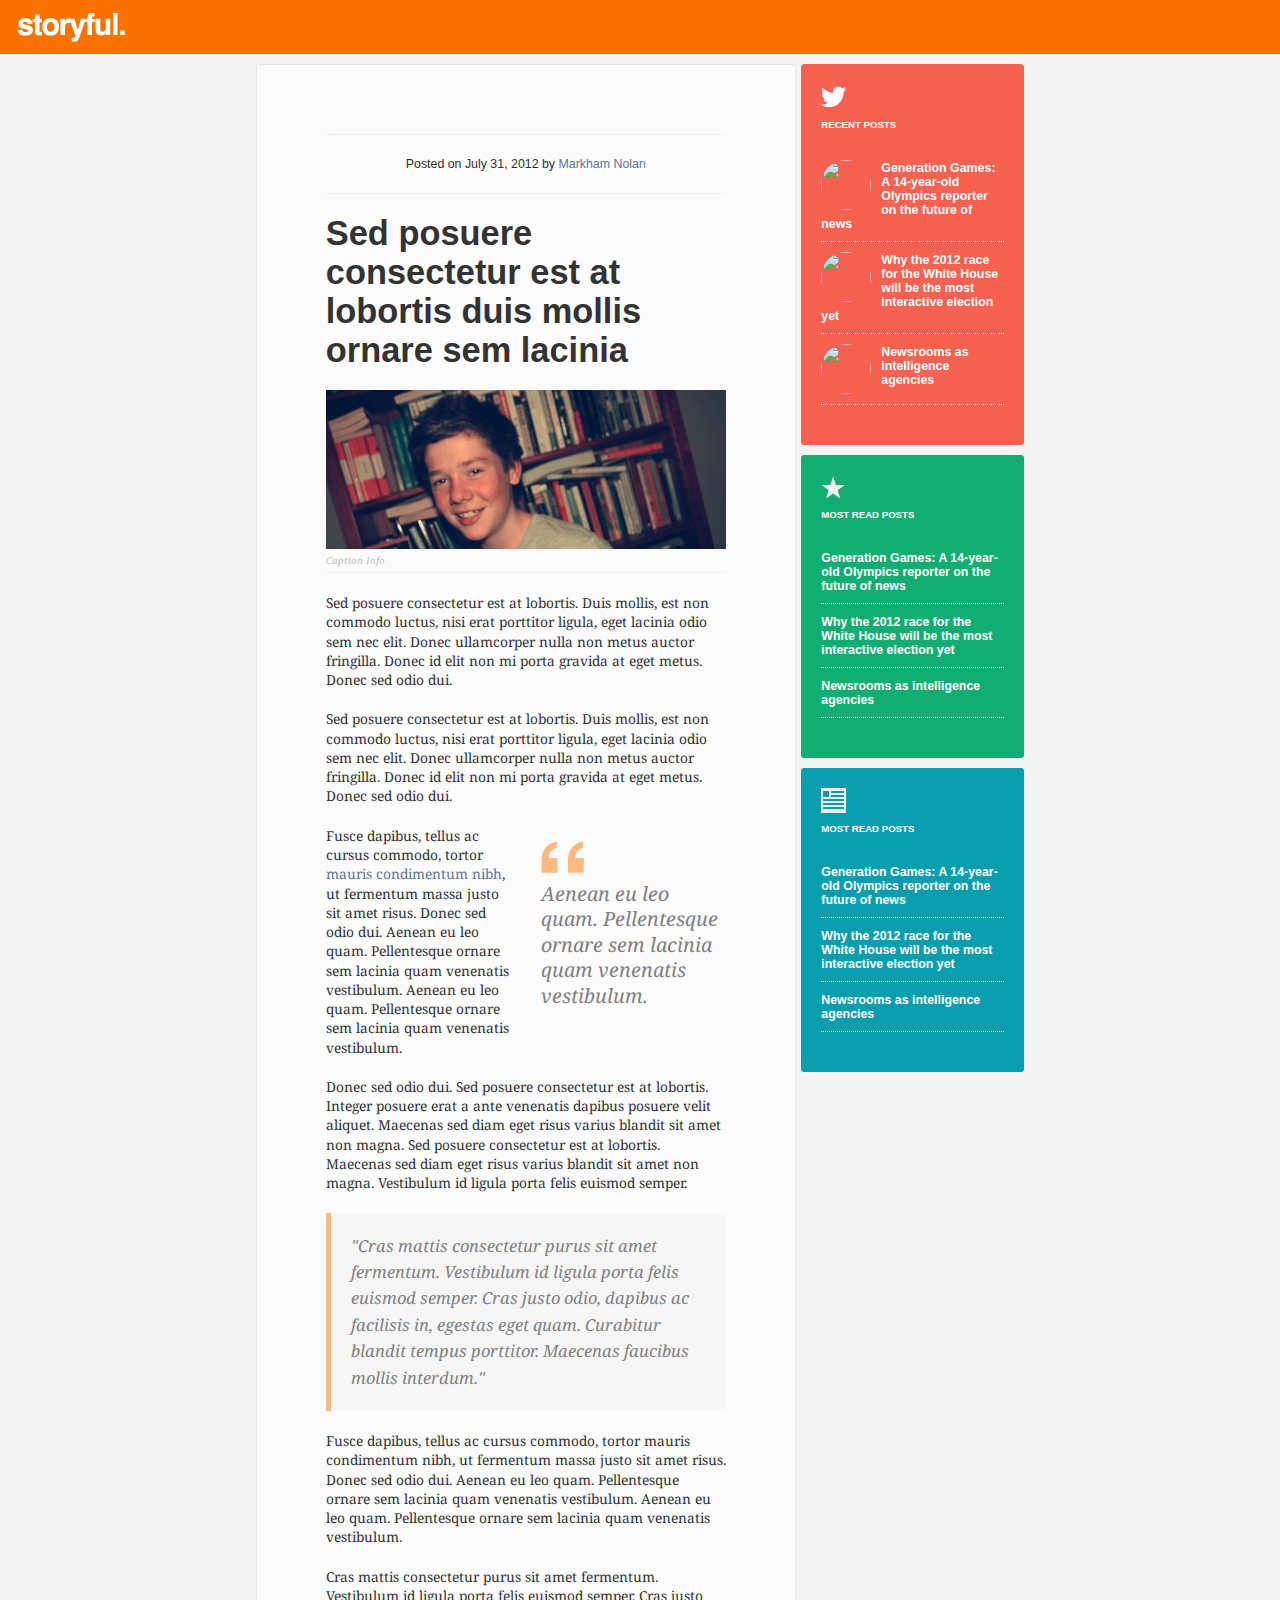
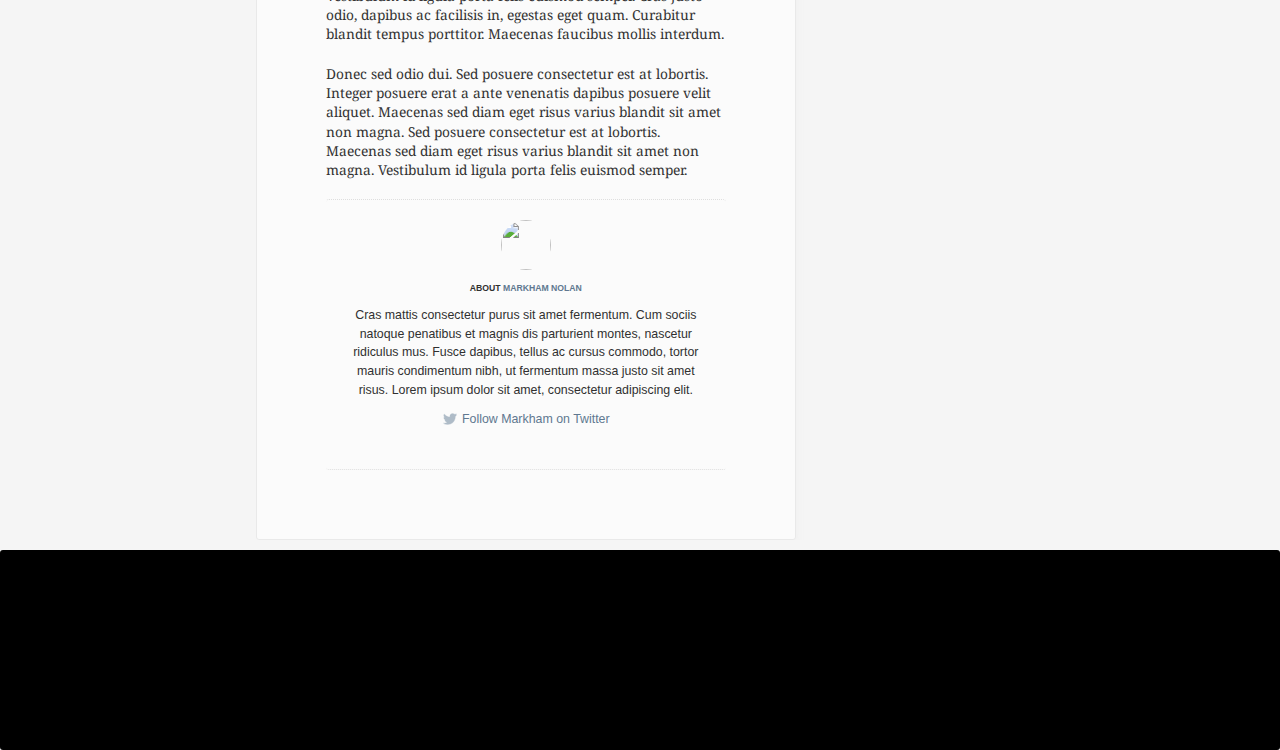
==== commit 344b4c8b: "[^] Icons" ====
--- a/index.html
+++ b/index.html
@@ -9,7 +9,7 @@
 </head>
 
 <body>
-<div class="header">Header</div>
+<div class="header"><img src="storyful_logo.png"></div>
 
 
 <div class="wrapper">
--- a/style.css
+++ b/style.css
@@ -9,14 +9,13 @@
 body {
   font-family: "HelveticaNeue-Light", "Helvetica Neue Light", "Helvetica Neue", Helvetica, Arial, "Lucida Grande", sans-serif;
   font-size: 0.86em;
-  background-color: whiteSmoke;
+  background-color: whitesmoke;
   margin: 0px;
   padding: 0px; }
 
 .header {
   background-color: #fa7300;
-  height: 48px;
-  width: 100%;
+  width: auto;
   margin-bottom: 10px;
   border-radius: 0px; }
 
@@ -33,7 +32,15 @@
   -webkit-box-shadow: 0px 5px 10px 1px #f0f0f0;
   box-shadow: 0px 5px 10px 1px #f0f0f0;
   max-width: 70%;
+  clear: both;
   float: left; }
+
+.colours .content-wrapper {
+  padding: 40px;
+  margin: auto;
+  margin-bottom: 10px;
+  max-width: 600px;
+  float: none; }
 
 a {
   color: #607890;
@@ -91,7 +98,7 @@
 .dark h1 {
   font-weight: bold;
   font-size: 2.5em;
-  color: whiteSmoke;
+  color: whitesmoke;
   margin: 20px 0 20px 0; }
 
 .dark h2 {
@@ -100,10 +107,10 @@
 .dark h3 {
   font-size: 0.7em;
   text-transform: uppercase;
-  color: whiteSmoke; }
+  color: whitesmoke; }
 
 .dark p {
-  color: whiteSmoke; }
+  color: whitesmoke; }
 
 p {
   font-family: "Droid Serif", serif;
@@ -135,7 +142,7 @@
   clear: both; }
 
 .blockquote {
-  background-color: whiteSmoke;
+  background-color: whitesmoke;
   font-style: italic;
   padding: 20px;
   border-left: 5px #ffb87f solid;
@@ -178,18 +185,20 @@
   float: none; }
 
 .button {
-  margin: 20px;
-  clear: both;
   padding: 10px 15px 10px 15px;
   background-color: #607890;
   font-weight: bold;
   text-decoration: none;
-  color: whiteSmoke;
+  color: whitesmoke;
   border-radius: 5px;
-  font-family: "HelveticaNeue-Light", "Helvetica Neue Light", "Helvetica Neue", Helvetica, Arial, "Lucida Grande", sans-serif; }
+  font-family: "HelveticaNeue-Light", "Helvetica Neue Light", "Helvetica Neue", Helvetica, Arial, "Lucida Grande", sans-serif;
+  overflow: hidden;
+  margin: 20px 0 0 0;
+  float: left;
+  clear: both; }
 
 .button:hover {
-  background-color: #a9a9a9;
+  background-color: darkgrey;
   text-decoration: none;
   color: #fbfbfb; }
 
@@ -223,7 +232,11 @@
   margin: auto;
   text-align: center;
   clear: both;
-  padding: 20px; }
+  padding: 20px;
+  font-family: "HelveticaNeue-Light", "Helvetica Neue Light", "Helvetica Neue", Helvetica, Arial, "Lucida Grande", sans-serif; }
+
+.avatar a {
+  font-family: "HelveticaNeue-Light", "Helvetica Neue Light", "Helvetica Neue", Helvetica, Arial, "Lucida Grande", sans-serif; }
 
 .avatar-img {
   width: 50px;
@@ -315,9 +328,9 @@
   background-repeat: no-repeat; }
 
 .side-element h3 {
-  font-size: 1.3em;
+  font-size: 0.7em;
   margin-bottom: 0px;
-  padding-top: 30px; }
+  padding-top: 25px; }
 
 .side-element a {
   font-size: 0.9em;
@@ -335,9 +348,11 @@
 .side-element li {
   list-style-type: none;
   border-bottom: 1px dotted #fff;
-  padding-bottom: 20px;
-  padding-top: 20px;
-  overflow: hidden; }
+  padding-bottom: 10px;
+  padding-top: 10px;
+  overflow: hidden;
+  font-family: "HelveticaNeue-Light", "Helvetica Neue Light", "Helvetica Neue", Helvetica, Arial, "Lucida Grande", sans-serif;
+  font-weight: bold; }
 
 .side-element img {
   width: 50px;
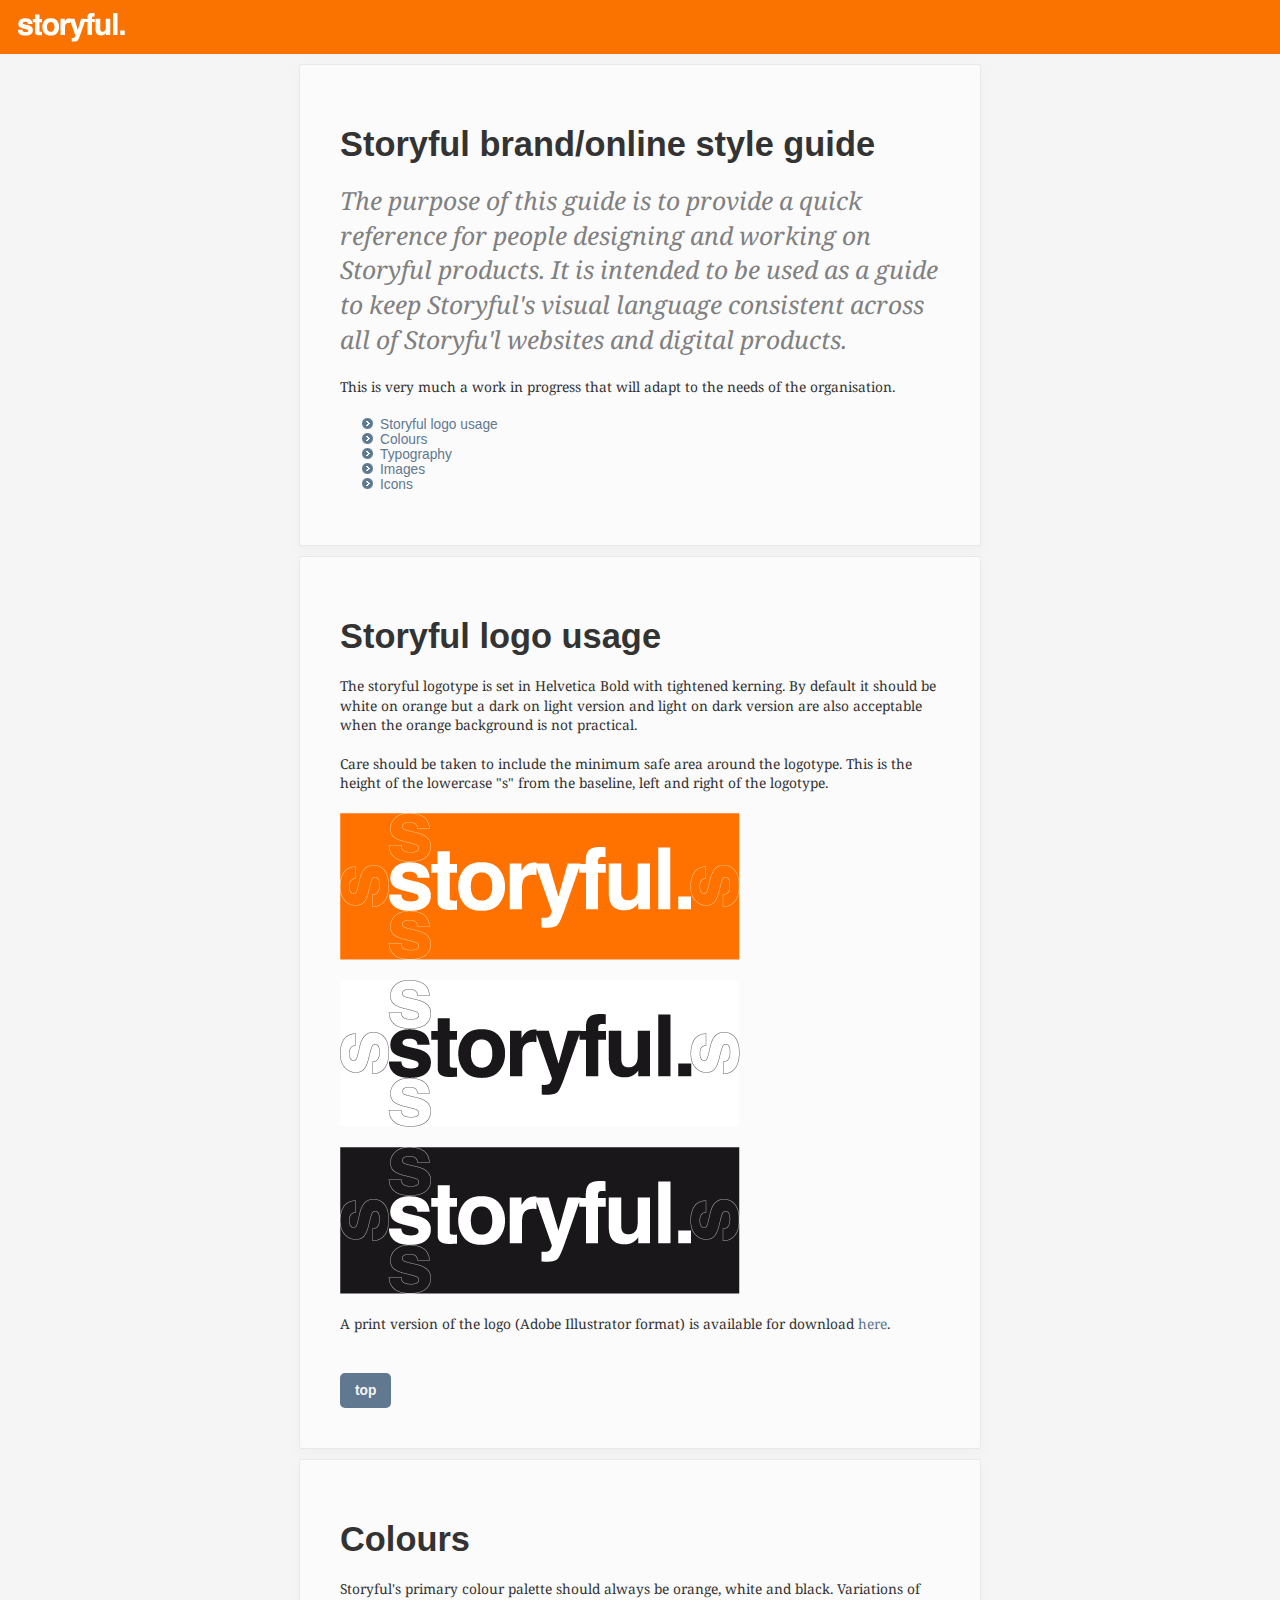
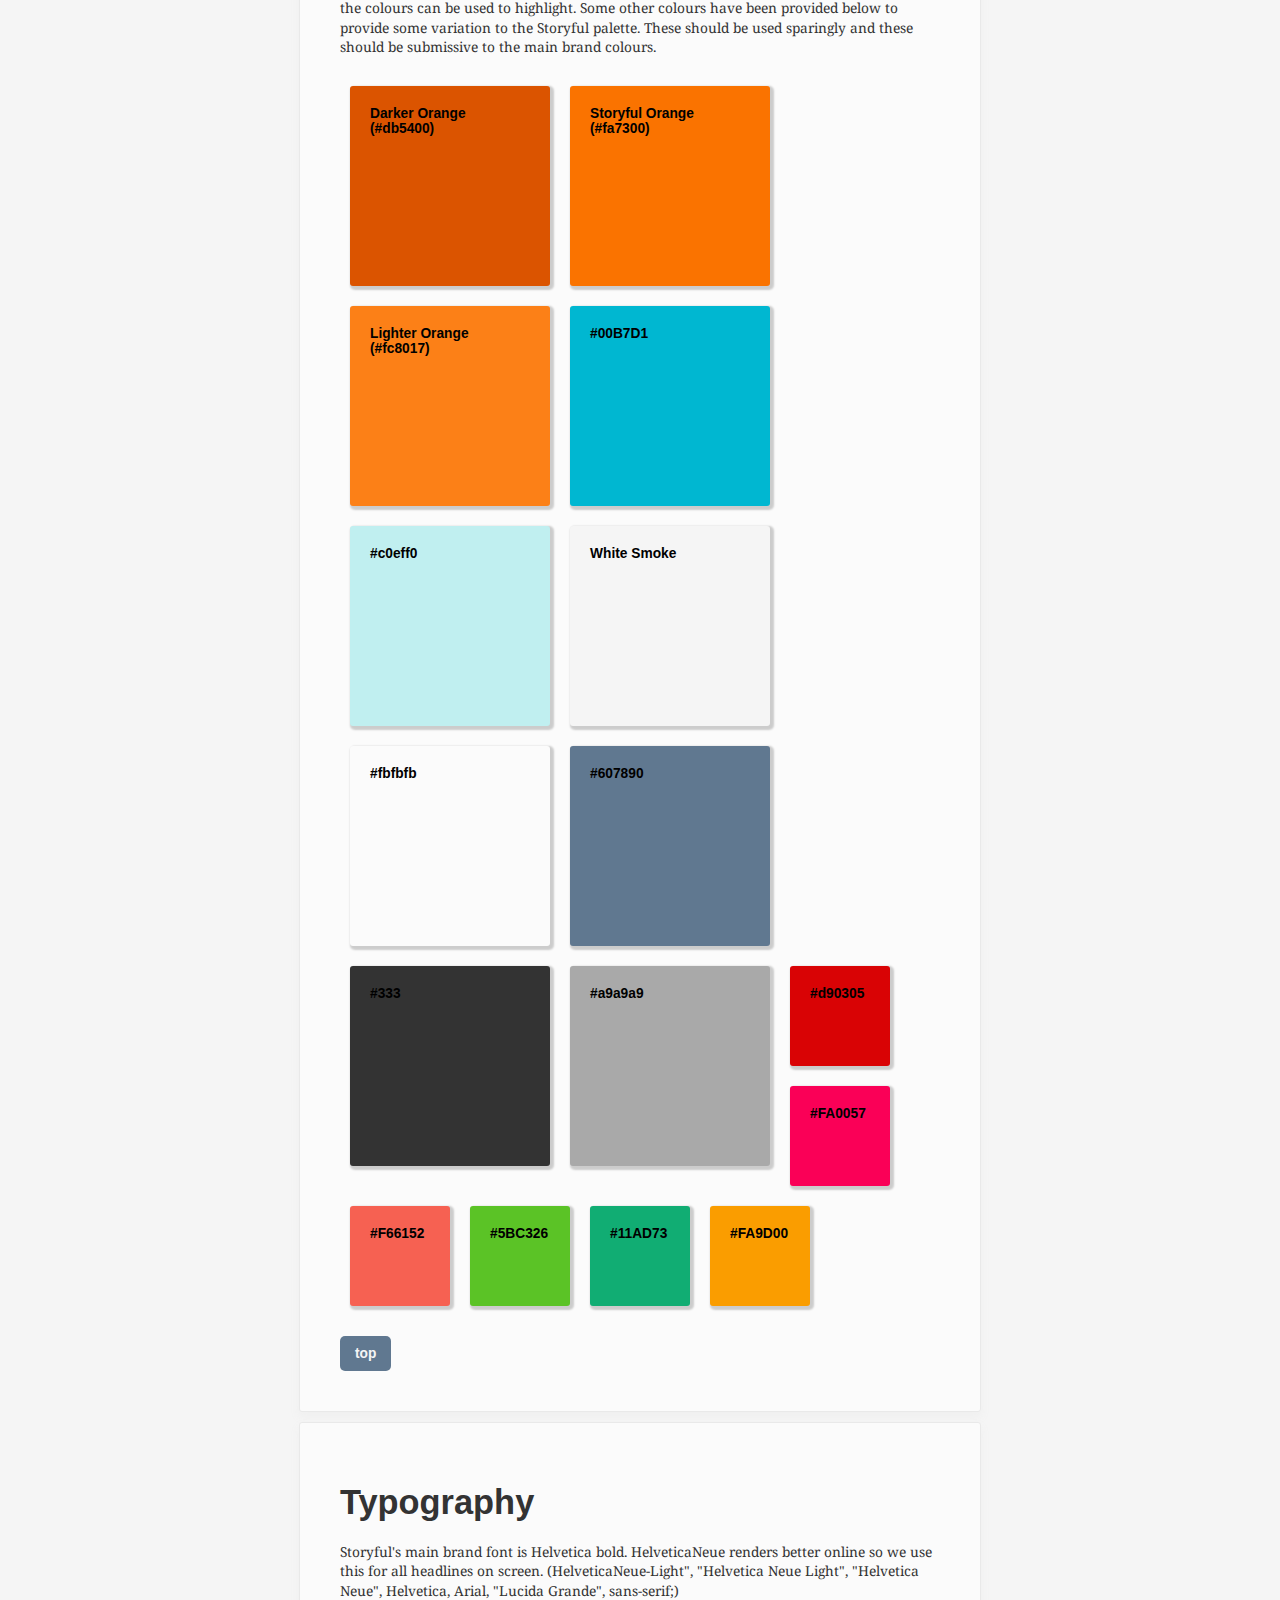
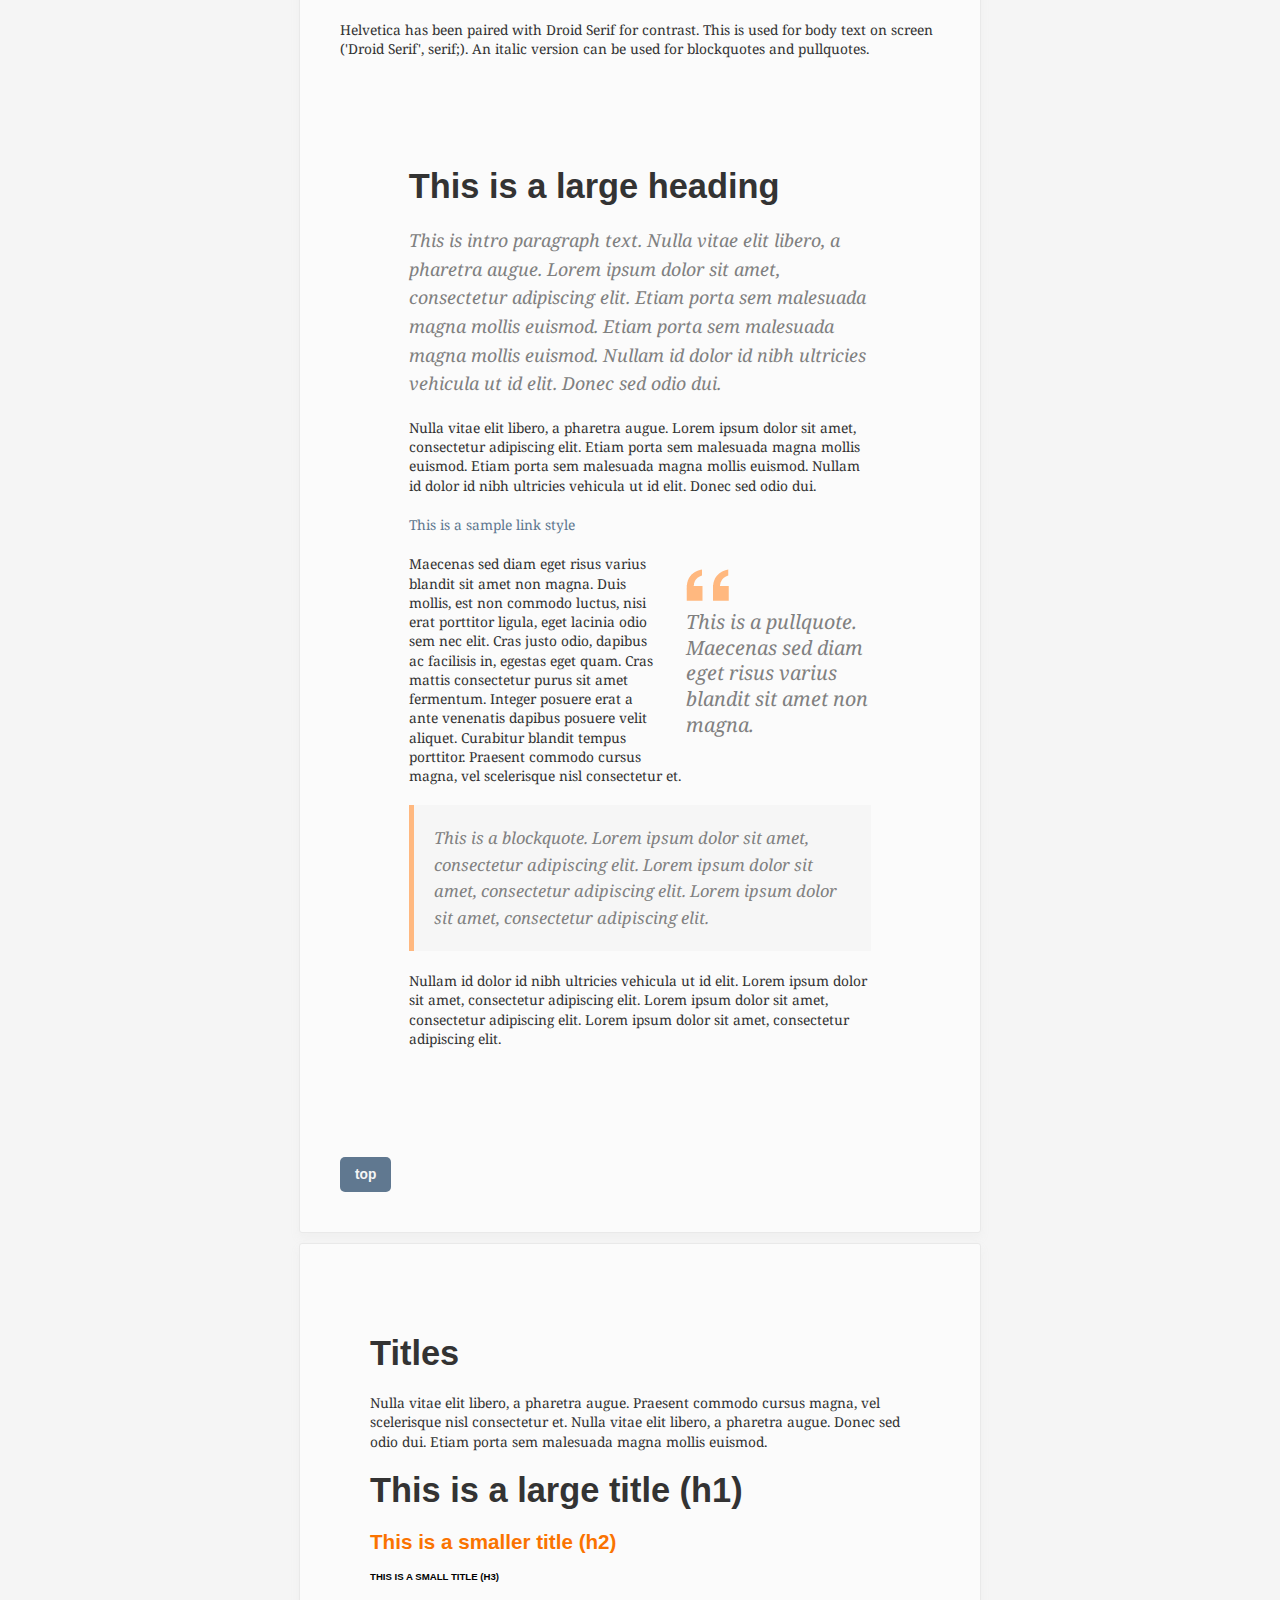
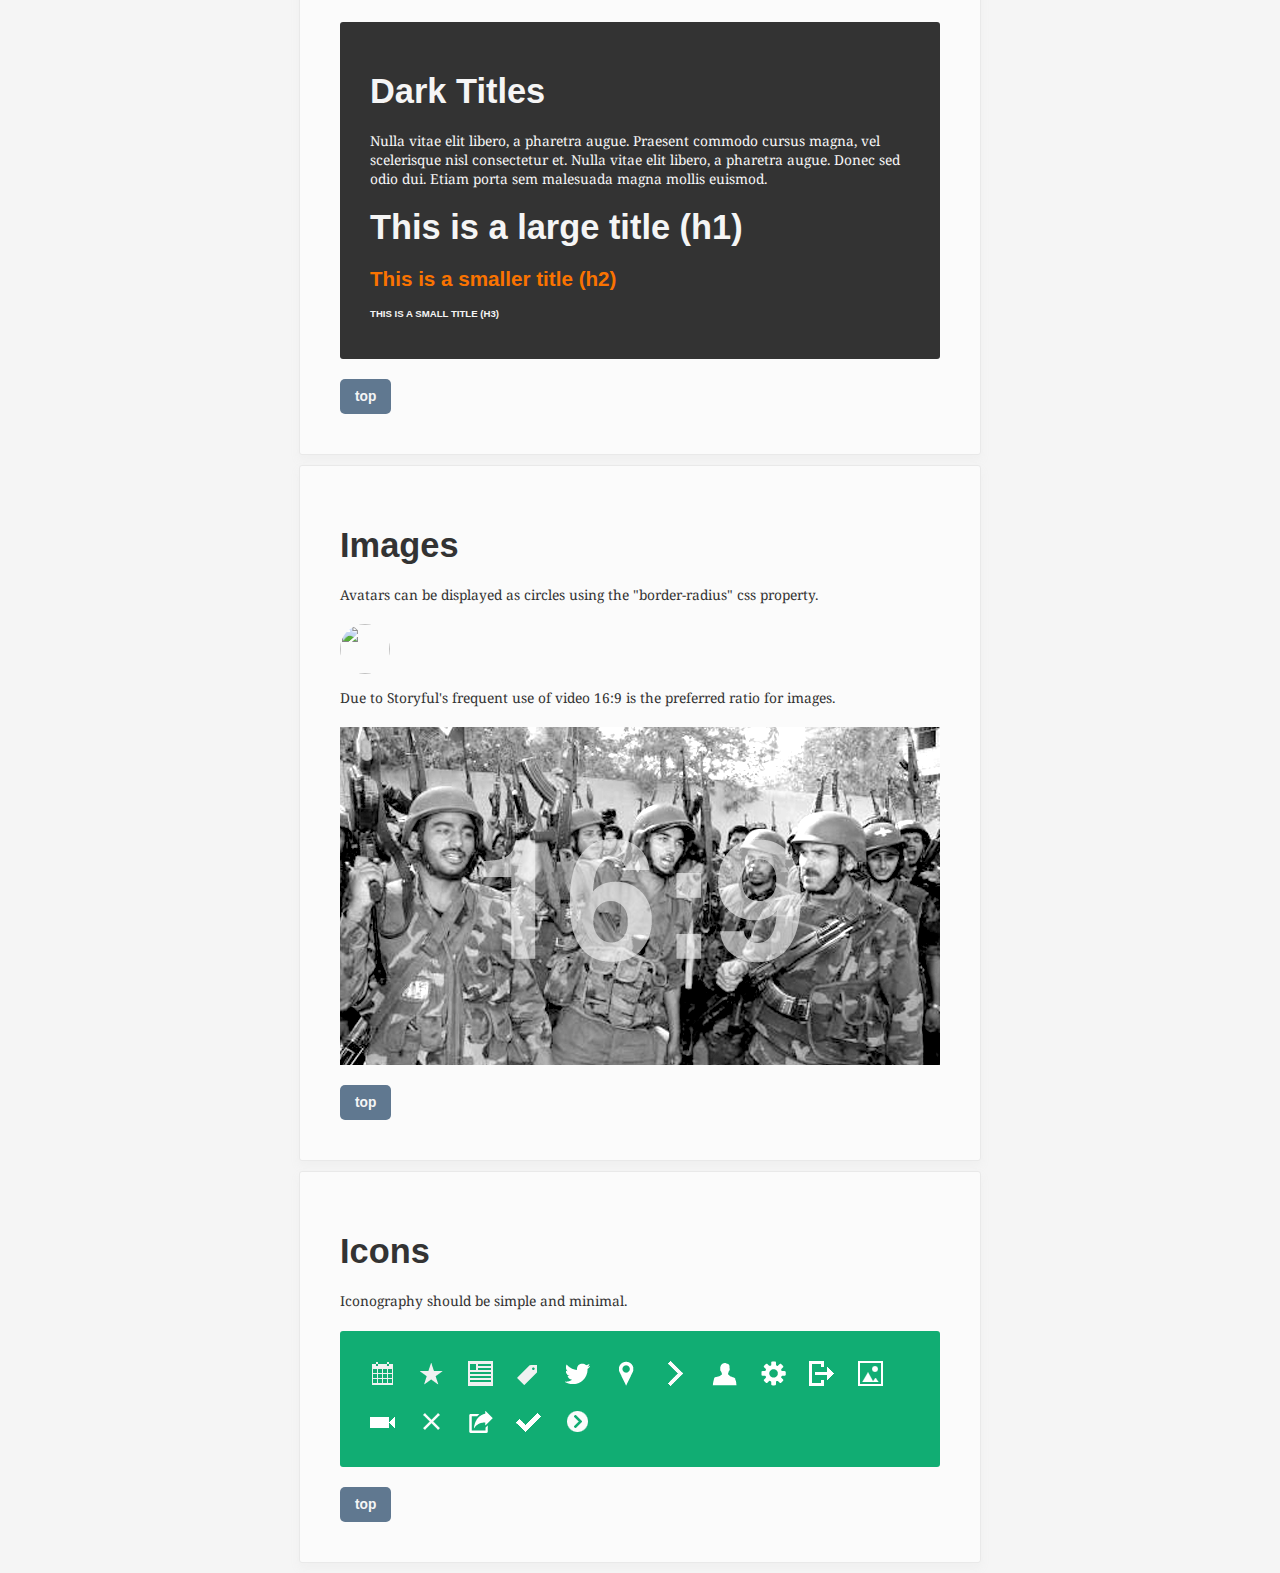
==== commit 20fc7660: "[^] Rename files" ====
--- a/index.html
+++ b/index.html
@@ -1,105 +1,158 @@
 <html>
 
 <head>
-
-<link href='http://fonts.googleapis.com/css?family=Droid+Serif:400,700,400italic,700italic' rel='stylesheet' type='text/css'>
-
-<link rel="stylesheet" href="style.css" type="text/css" media="screen">
-
+	<link href='http://fonts.googleapis.com/css?family=Droid+Serif:400,700,400italic,700italic' rel='stylesheet' type='text/css'>
+	<link rel="stylesheet" href="style.css" type="text/css" media="screen">
 </head>
 
-<body>
-<div class="header"><img src="storyful_logo.png"></div>
+<body class="colours">
 
+<a name="top"></a>
 
-<div class="wrapper">
-	<div class="content-wrapper">
-		<div class="content">
-			<div class="avatar">
-				<div class="authorinfo">
-					Posted on July 31, 2012 by <a href="#">Markham Nolan</a>
-				</div>
-			</div>
+<div class="header">
+	<img src="storyful_logo.png">
+</div>
 
-			<h1>Sed posuere consectetur est at lobortis duis mollis ornare sem lacinia</h1>
+<div class="content-wrapper">
 
-			<img src="image_placeholder.png" class="content-image"/>
-			<div class="caption">Caption Info</div>
+	<h1>Storyful brand/online style guide</h1>
 
-			<p class="serif">Sed posuere consectetur est at lobortis. Duis mollis, est non commodo luctus, nisi erat porttitor ligula, eget lacinia odio sem nec elit. Donec ullamcorper nulla non metus auctor fringilla. Donec id elit non mi porta gravida at eget metus. Donec sed odio dui.</p>
+	<p class="largeintro">The purpose of this guide is to provide a quick reference for people designing and working on Storyful products. It is intended to be used as a guide to keep Storyful's visual language consistent across all of Storyfu'l websites and digital products.</p>
 
-			<p>Sed posuere consectetur est at lobortis. Duis mollis, est non commodo luctus, nisi erat porttitor ligula, eget lacinia odio sem nec elit. Donec ullamcorper nulla non metus auctor fringilla. Donec id elit non mi porta gravida at eget metus. Donec sed odio dui.</p>
+	<p>This is very much a work in progress that will adapt to the needs of the organisation.</p>
 
-			<p class="pullquote">Aenean eu leo quam. Pellentesque ornare sem lacinia quam venenatis vestibulum.</p>
-
-			<p>Fusce dapibus, tellus ac cursus commodo, tortor <a href="#">mauris condimentum nibh</a>, ut fermentum massa justo sit amet risus. Donec sed odio dui. Aenean eu leo quam. Pellentesque ornare sem lacinia quam venenatis vestibulum. Aenean eu leo quam. Pellentesque ornare sem lacinia quam venenatis vestibulum.</p>
-
-			<p>Donec sed odio dui. Sed posuere consectetur est at lobortis. Integer posuere erat a ante venenatis dapibus posuere velit aliquet. Maecenas sed diam eget risus varius blandit sit amet non magna. Sed posuere consectetur est at lobortis. Maecenas sed diam eget risus varius blandit sit amet non magna. Vestibulum id ligula porta felis euismod semper.</p>
-
-			<p class="blockquote">"Cras mattis consectetur purus sit amet fermentum. Vestibulum id ligula porta felis euismod semper. Cras justo odio, dapibus ac facilisis in, egestas eget quam. Curabitur blandit tempus porttitor. Maecenas faucibus mollis interdum."</p>
-
-			<p>Fusce dapibus, tellus ac cursus commodo, tortor mauris condimentum nibh, ut fermentum massa justo sit amet risus. Donec sed odio dui. Aenean eu leo quam. Pellentesque ornare sem lacinia quam venenatis vestibulum. Aenean eu leo quam. Pellentesque ornare sem lacinia quam venenatis vestibulum.</p>
-
-			<p>Cras mattis consectetur purus sit amet fermentum. Vestibulum id ligula porta felis euismod semper. Cras justo odio, dapibus ac facilisis in, egestas eget quam. Curabitur blandit tempus porttitor. Maecenas faucibus mollis interdum.</p>
-
-			<p>Donec sed odio dui. Sed posuere consectetur est at lobortis. Integer posuere erat a ante venenatis dapibus posuere velit aliquet. Maecenas sed diam eget risus varius blandit sit amet non magna. Sed posuere consectetur est at lobortis. Maecenas sed diam eget risus varius blandit sit amet non magna. Vestibulum id ligula porta felis euismod semper.</p>
-
-			<div class="avatar">
-				<img src="https://twimg0-a.akamaihd.net/profile_images/853887901/ANGRYMEBW.jpg" class="avatar-img"/>
-				<h3>About <a href="#">Markham Nolan</a></h3>
-		Cras mattis consectetur purus sit amet fermentum. Cum sociis natoque penatibus et magnis dis parturient montes, nascetur ridiculus mus. Fusce dapibus, tellus ac cursus commodo, tortor mauris condimentum nibh, ut fermentum massa justo sit amet risus. Lorem ipsum dolor sit amet, consectetur adipiscing elit.	
-				<p><a href="#" class="twitter">Follow Markham on Twitter</a></p>
-			</div>
-		</div>
-	</div>
-	
-	
-	<!-- Sidebar -->
-<div class="sidebar">
-	<!-- Item -->
-	<div class="side-element recent" style="background-color:#f66152;">
-	<h3>Recent Posts</h3>
-		<p>
-			<ul>
-				<li><a href="#"><img src="https://twimg0-a.akamaihd.net/profile_images/853887901/ANGRYMEBW.jpg"/>Generation Games: A 14-year-old Olympics reporter on the future of news</a></li>
-				<li><a href="#"><img src="http://blog.storyful.com/wp-content/uploads/2012/07/Screen-Shot-2012-07-30-at-12.07.26.png"/>Why the 2012 race for the White House will be the most interactive election yet</a></li>
-				<li><a href="#"><img src="http://blog.storyful.com/wp-content/uploads/2012/07/Screen-Shot-2012-07-26-at-12.39.45.png"/>Newsrooms as intelligence agencies</a></li>
-			</ul>
-		</p>
-	</div>
-<!-- Item -->	
-		<div class="side-element popular" style="background-color:#11AD73;">
-	<h3>Most read posts</h3>
-		<p>
-			<ul>
-				<li><a href="#">Generation Games: A 14-year-old Olympics reporter on the future of news</a></li>
-				<li><a href="#">Why the 2012 race for the White House will be the most interactive election yet</a></li>
-				<li><a href="#">Newsrooms as intelligence agencies</a></li>
-			</ul>
-		</p>
-	</div>
-	<!-- Item -->	
-	<div class="side-element reading" style="background-color:#099EAD;">
-	<h3>Most read posts</h3>
-		<p>
-			<ul>
-				<li><a href="#">Generation Games: A 14-year-old Olympics reporter on the future of news</a></li>
-				<li><a href="#">Why the 2012 race for the White House will be the most interactive election yet</a></li>
-				<li><a href="#">Newsrooms as intelligence agencies</a></li>
-			</ul>
-		</p>
-	</div>	
-
-<!-- EO Sidebar -->
+	<ul>
+		<li><a href="#logo">Storyful logo usage</a></li>
+		<li><a href="#colours">Colours</a></li>
+		<li><a href="#typography">Typography</a></li>
+		<li><a href="#images">Images</a></li>
+		<li><a href="#icons">Icons</a></li>
+	</ul>
 
 </div>
+
+<div class="content-wrapper">
+	<a name="logo"></a><h1>Storyful logo usage</h1>
+
+	<p>The storyful logotype is set in Helvetica Bold with tightened kerning. By default it should be white on orange but a dark on light version and light on dark version are also acceptable when the orange background is not practical.</p>
+	<p>Care should be taken to include the minimum safe area around the logotype. This is the height of the lowercase "s" from the baseline, left and right of the logotype.</p>
+	<p><img src="logo_orange_bg.png"/></p>
+	<p><img src="logo_light_bg.png"/></p>
+	<p><img src="logo_dark_bg.png"/></p>
+	<p>A print version of the logo (Adobe Illustrator format) is available for download <a href="StoryfulLogo.ai">here</a>.</p>
+	<a href="#top" class="button">top</a>
 </div>
 
-<div style="clear:both;"></div>
-<div class="footer">Footer</div>
+<div class="content-wrapper">
+	<a name="colours"></a><h1>Colours</h1>
+	<p>Storyful's primary colour palette should always be orange, white and black. Variations of the colours can be used to highlight. Some other colours have been 		provided below to provide some variation to the Storyful palette. These should be used sparingly and these should be submissive to the main brand colours.</p>
+	<div class="colour" style="background-color:#db5400;">Darker Orange (#db5400)</div>
+	<div class="colour" style="background-color:#fa7300;">Storyful Orange (#fa7300)</div>
+	<div class="colour" style="background-color:#fc8017;">Lighter Orange (#fc8017)</div>
+	<div class="colour" style="background-color:#00B7D1;">#00B7D1</div>
+	<div class="colour" style="background-color:#c0eff0;">#c0eff0</div>
+	<div class="colour" style="background-color:whiteSmoke;">White Smoke</div>
+	<div class="colour" style="background-color:#fbfbfb;">#fbfbfb</div>
+	<div class="colour" style="background-color:#607890;">#607890</div>
+	<div class="colour" style="background-color:#333;">#333</div>
+	<div class="colour" style="background-color:#a9a9a9;">#a9a9a9</div>
+	<div class="colour-small" style="background-color:#d90305;">#d90305</div>
+	<div class="colour-small" style="background-color:#FA0057;">#FA0057</div>
+	<div class="colour-small" style="background-color:#F66152;">#F66152</div>
+	<div class="colour-small" style="background-color:#5BC326;">#5BC326</div>
+	<div class="colour-small" style="background-color:#11AD73;">#11AD73</div>
+	<div class="colour-small" style="background-color:#FA9D00;">#FA9D00</div>
+	<a href="#top" class="button">top</a>
 
+</div>
 
+<div class="content-wrapper">
+	<a name="typography"></a><h1>Typography</h1>
+
+	<p>
+	Storyful's main brand font is Helvetica bold. HelveticaNeue renders better online so we use this for all headlines on screen. (HelveticaNeue-Light", "Helvetica Neue 	Light", "Helvetica Neue", Helvetica, Arial, "Lucida Grande", sans-serif;)</p>
+
+	<p>
+	Helvetica has been paired with Droid Serif for contrast. This is used for body text on screen ('Droid Serif', serif;). An italic version can be used for blockquotes 	and pullquotes.
+	</p>
+
+	<div class="content">
+
+		<h1>This is a large heading</h1>
+
+			<p class="intro">This is intro paragraph text. Nulla vitae elit libero, a pharetra augue. Lorem ipsum dolor sit amet, consectetur adipiscing elit. Etiam porta sem malesuada magna mollis euismod. Etiam porta sem malesuada magna mollis euismod. Nullam id dolor id nibh ultricies vehicula ut id elit. Donec sed odio dui.</p>
+
+			<p>Nulla vitae elit libero, a pharetra augue. Lorem ipsum dolor sit amet, consectetur adipiscing elit. Etiam porta sem malesuada magna mollis euismod. Etiam porta sem malesuada magna mollis euismod. Nullam id dolor id nibh ultricies vehicula ut id elit. Donec sed odio dui.</p>
+
+			<p><a href="#">This is a sample link style</a></p>
+
+			<p class="pullquote">This is a pullquote. Maecenas sed diam eget risus varius blandit sit amet non magna.</p>
+
+			<p>Maecenas sed diam eget risus varius blandit sit amet non magna. Duis mollis, est non commodo luctus, nisi erat porttitor ligula, eget lacinia odio sem nec elit. Cras justo odio, dapibus ac facilisis in, egestas eget quam. Cras mattis consectetur purus sit amet fermentum. Integer posuere erat a ante venenatis dapibus posuere velit aliquet. Curabitur blandit tempus porttitor. Praesent commodo cursus magna, vel scelerisque nisl consectetur et.</p>
+
+			<p class="blockquote">This is a blockquote. Lorem ipsum dolor sit amet, consectetur adipiscing elit. Lorem ipsum dolor sit amet, consectetur adipiscing elit. Lorem ipsum dolor sit amet, consectetur adipiscing elit.</p>
+
+			<p>Nullam id dolor id nibh ultricies vehicula ut id elit. Lorem ipsum dolor sit amet, consectetur adipiscing elit. Lorem ipsum dolor sit amet, consectetur adipiscing elit. Lorem ipsum dolor sit amet, consectetur adipiscing elit.</p>
+
+	</div>
+<a href="#top" class="button">top</a>
+</div>
+
+<div class="content-wrapper">
+
+	<div class="light">
+		<h1>Titles</h1>
+		<p>Nulla vitae elit libero, a pharetra augue. Praesent commodo cursus magna, vel scelerisque nisl consectetur et. Nulla vitae elit libero, a pharetra augue. Donec sed odio dui. Etiam porta sem malesuada magna mollis euismod.</p>
+		<h1>This is a large title (h1)</h1>
+		<h2>This is a smaller title (h2)</h2>
+		<h3>This is a small title (h3)</h3>
+	</div>
+<div class="dark">
+
+	<h1>Dark Titles</h1>
+	<p>Nulla vitae elit libero, a pharetra augue. Praesent commodo cursus magna, vel scelerisque nisl consectetur et. Nulla vitae elit libero, a pharetra augue. Donec sed odio dui. Etiam porta sem malesuada magna mollis euismod.</p>
+	<h1>This is a large title (h1)</h1>
+	<h2>This is a smaller title (h2)</h2>
+	<h3>This is a small title (h3)</h3>
+</div>
+
+<a href="#top" class="button">top</a>
+
+</div>
+
+<div class="content-wrapper">
+	<a name="images"></a><h1>Images</h1>
+	<p>Avatars can be displayed as circles using the "border-radius" css property.</p>
+	<img src="https://twimg0-a.akamaihd.net/profile_images/853887901/ANGRYMEBW.jpg" class="avatar-img"/>
+	<p>Due to Storyful's frequent use of video 16:9 is the preferred ratio for images.</p>
+	<img src="169.png"/>
+	<a href="#top" class="button">top</a>
+</div>
+
+<div class="content-wrapper">
+	<a name="icons"></a><h1>Icons</h1>
+	<p>Iconography should be simple and minimal.</p>
+	<div style="background-color:#11AD73; padding:20px;">
+		<img src="icon_cal.png" style="margin:10px;"/>
+		<img src="icon_popular.png" style="margin:10px;"/>
+		<img src="icon_reading.png" style="margin:10px;"/>
+		<img src="icon_tag.png" style="margin:10px;"/>
+		<img src="icon_twitter.png" style="margin:10px;"/>
+		<img src="icon_location.png" style="margin:10px;"/>
+		<img src="icon_arrow.png" style="margin:10px;"/>
+		<img src="icon_user.png" style="margin:10px;"/>
+		<img src="icon_settings.png" style="margin:10px;"/>
+		<img src="icon_exit.png" style="margin:10px;"/>
+		<img src="icon_image.png" style="margin:10px;"/>
+		<img src="icon_video.png" style="margin:10px;"/>
+		<img src="icon_x.png" style="margin:10px;"/>
+		<img src="icon_share.png" style="margin:10px;"/>
+		<img src="icon_tick.png" style="margin:10px;"/>
+		<img src="icon_arrow_circle.png" style="margin:10px;"/>
+	</div>
+	<a href="#top" class="button">top</a>
+</div>
 
 </body>
 
-</html>+</html>
--- a/style.css
+++ b/style.css
@@ -49,6 +49,9 @@
 a:hover {
   color: #666;
   text-decoration: underline; }
+
+li {
+  list-style-image: url("bullet.png"); }
 
 .colour {
   width: 160px;
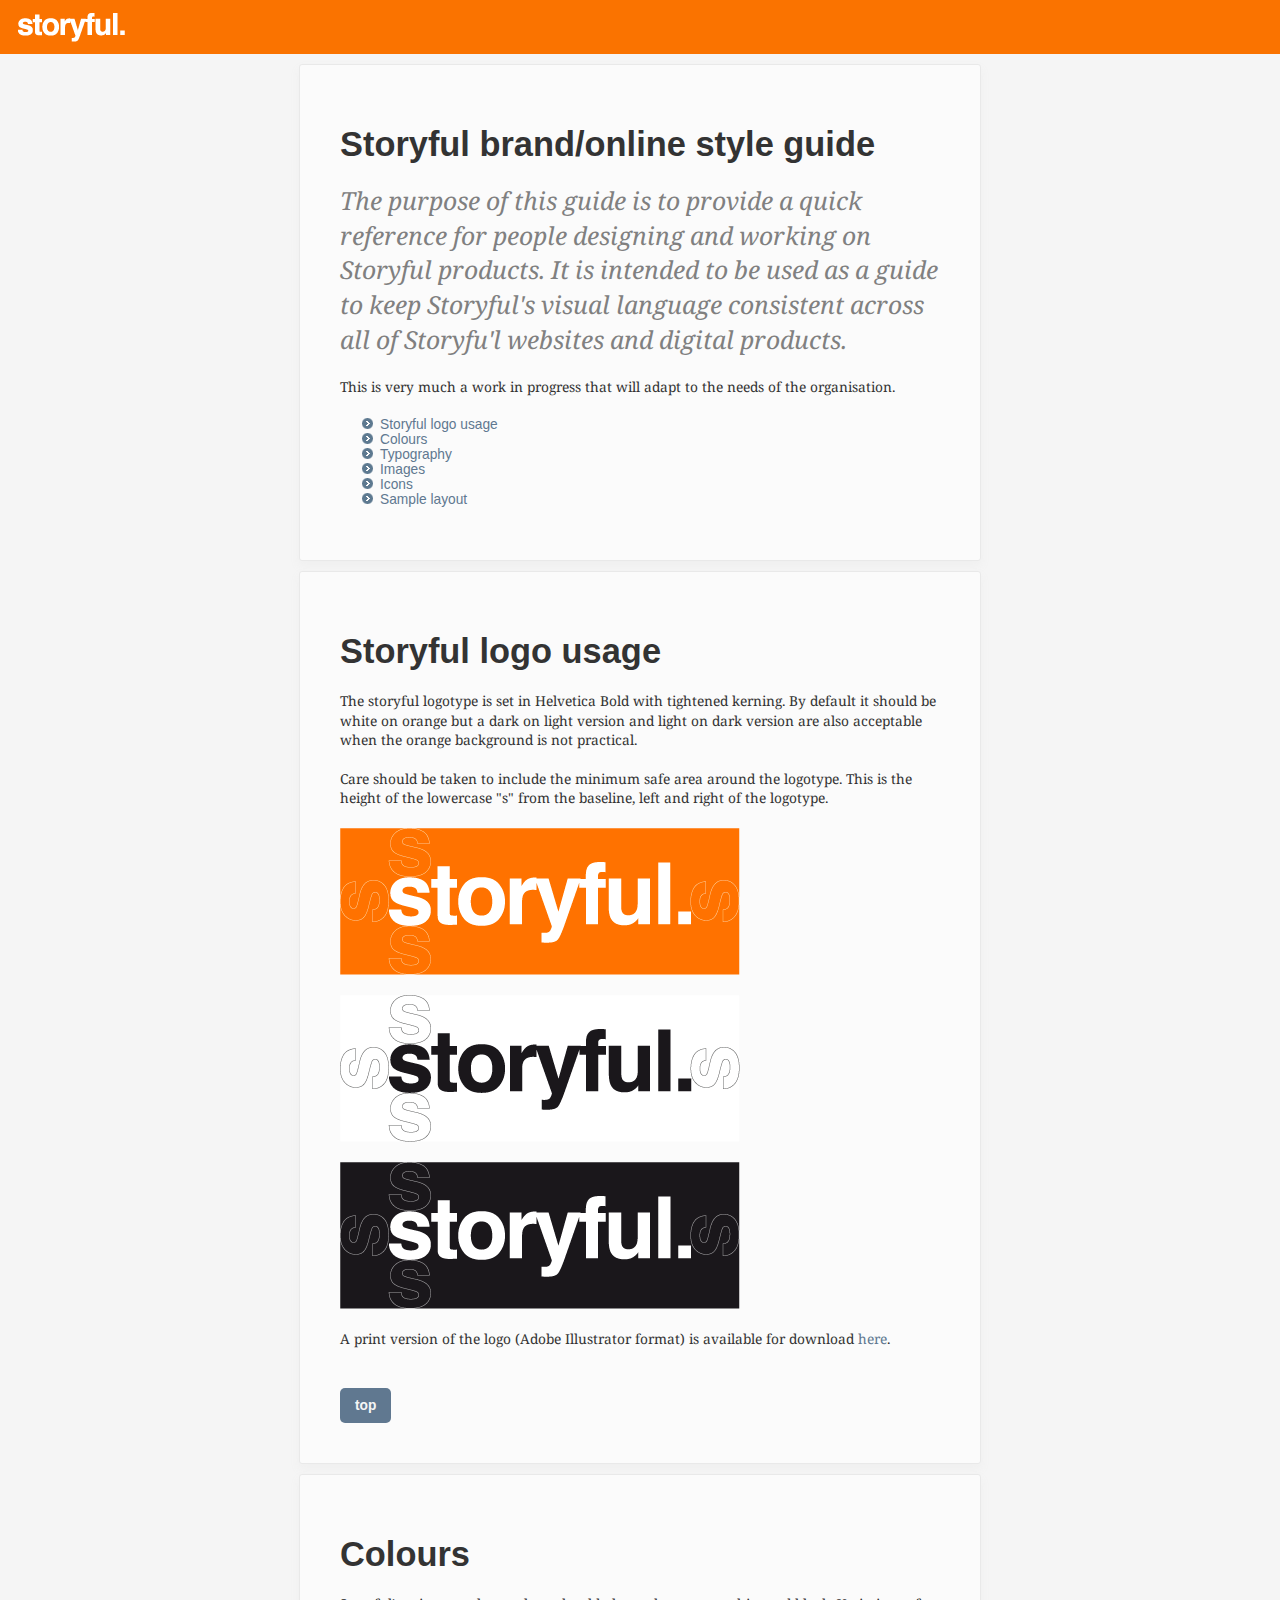
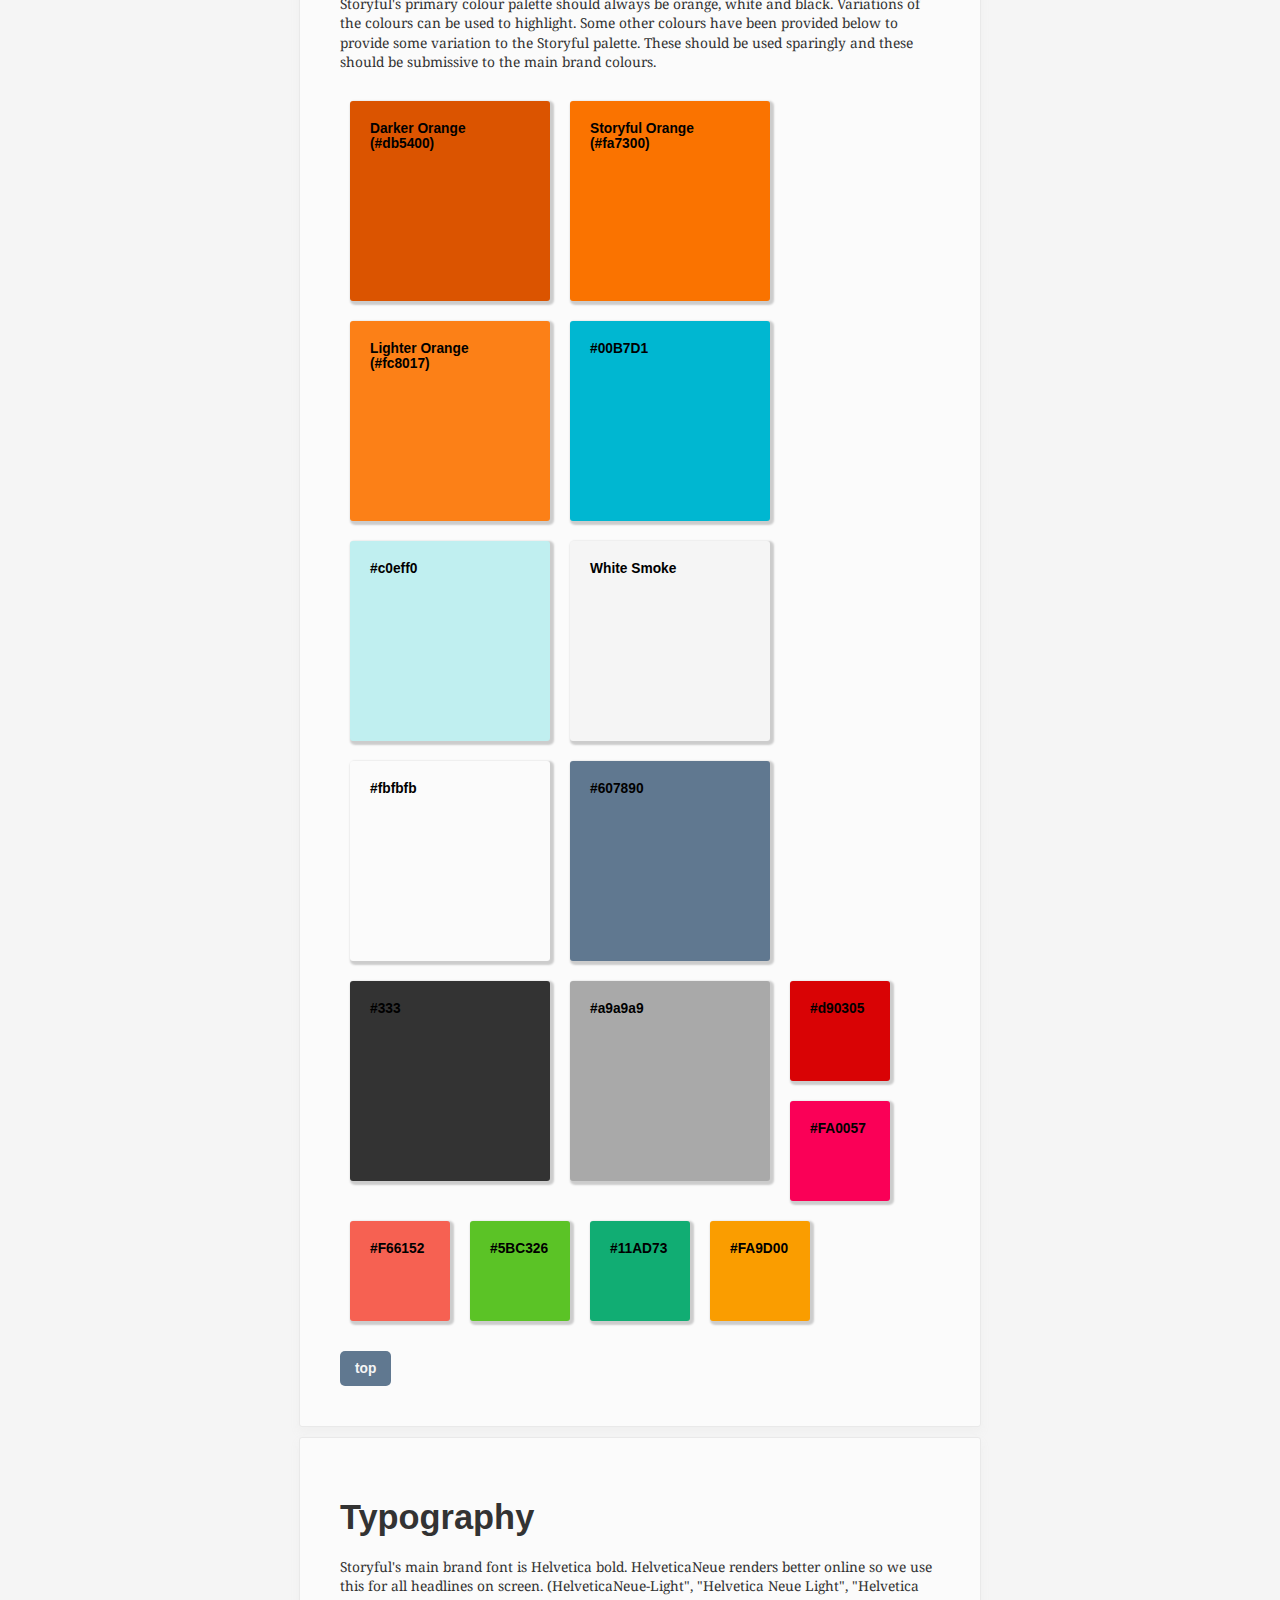
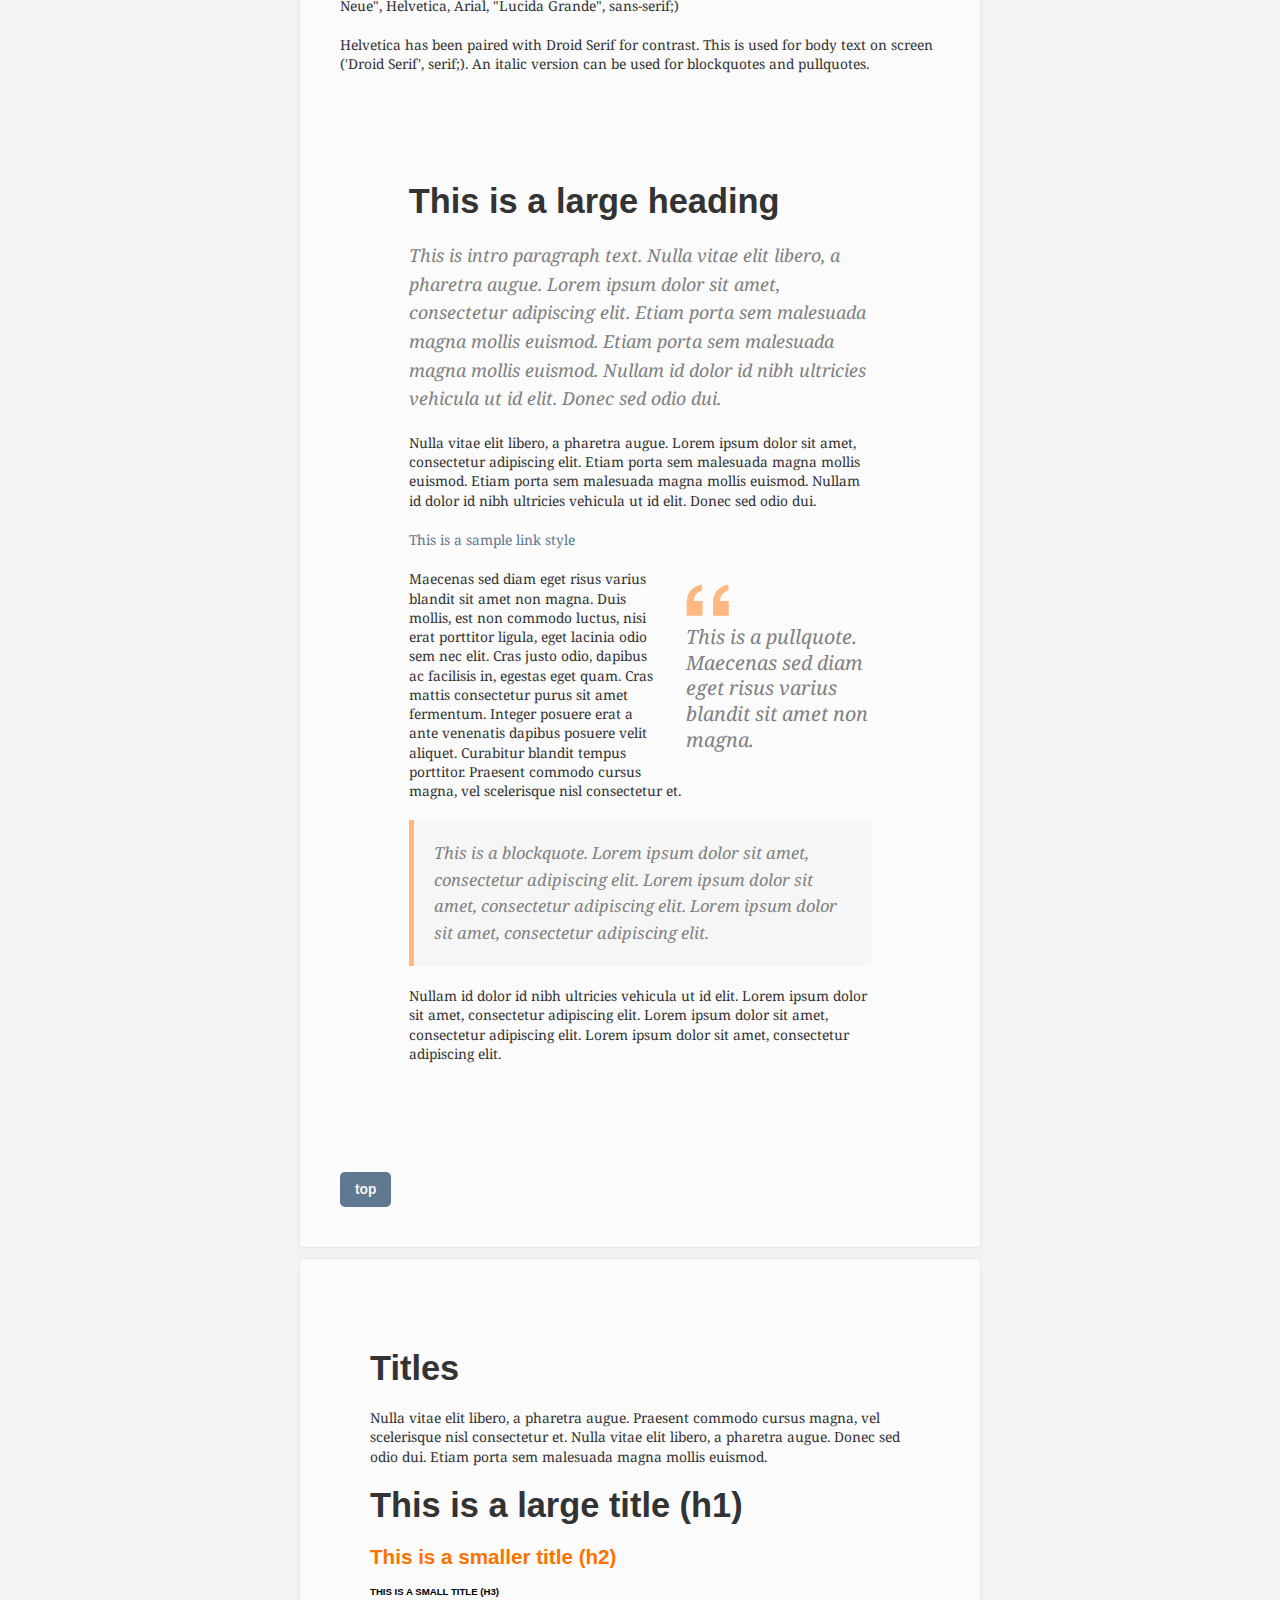
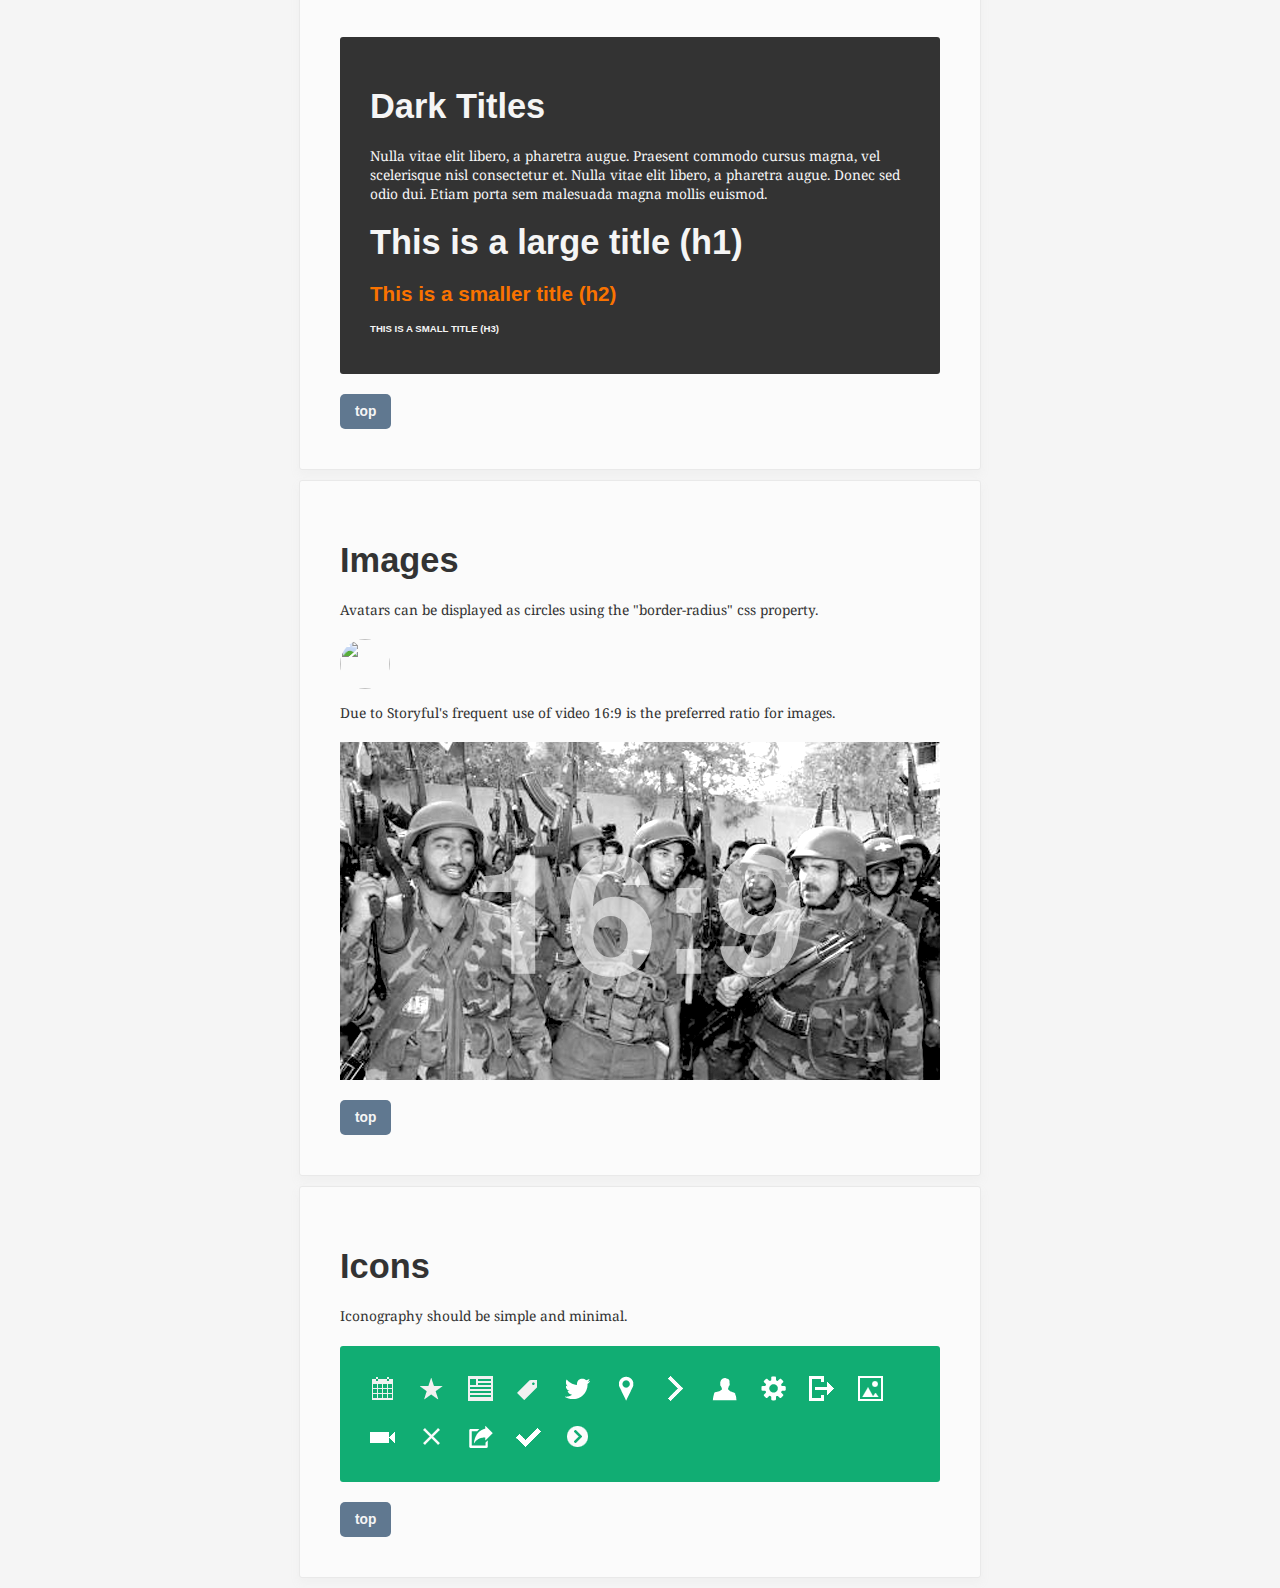
==== commit 7eca782d: "[^] Link to sample layout" ====
--- a/index.html
+++ b/index.html
@@ -27,6 +27,7 @@
 		<li><a href="#typography">Typography</a></li>
 		<li><a href="#images">Images</a></li>
 		<li><a href="#icons">Icons</a></li>
+		<li><a href="sample.html">Sample layout</a></li>
 	</ul>
 
 </div>
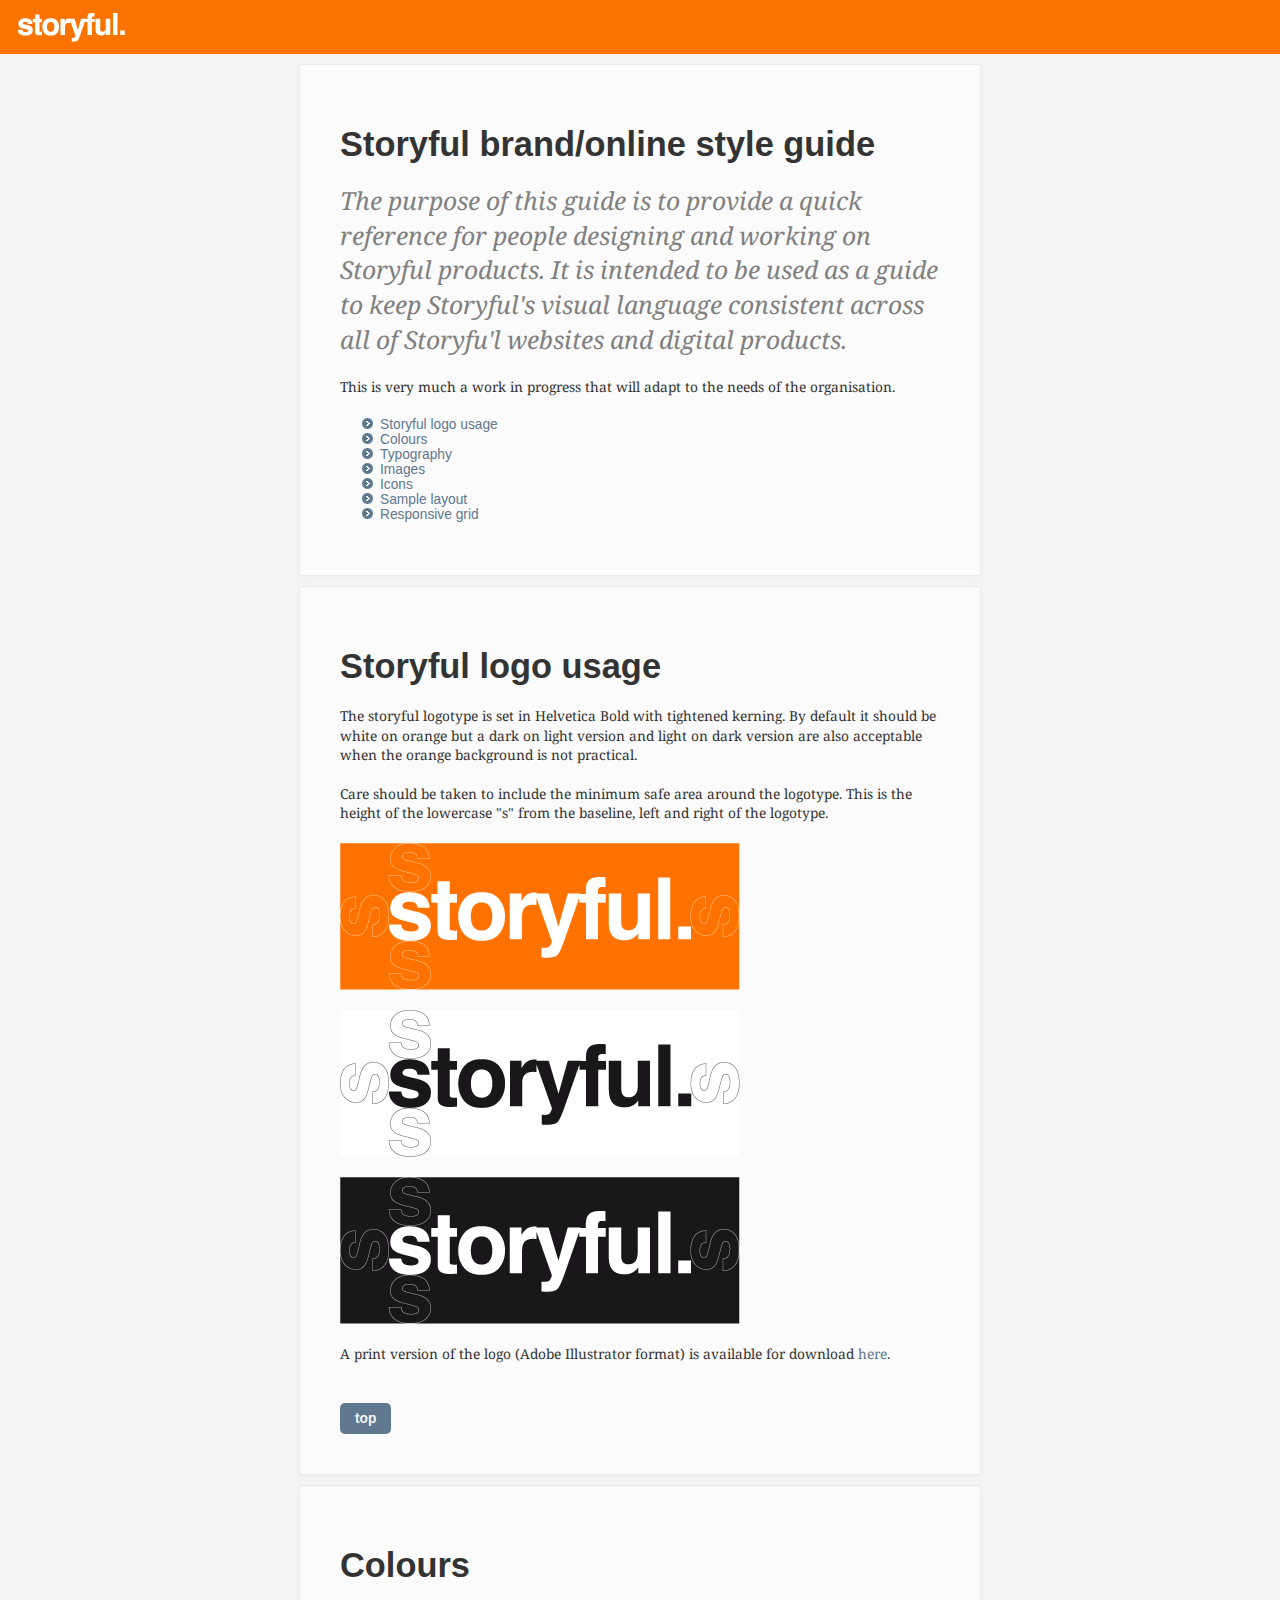
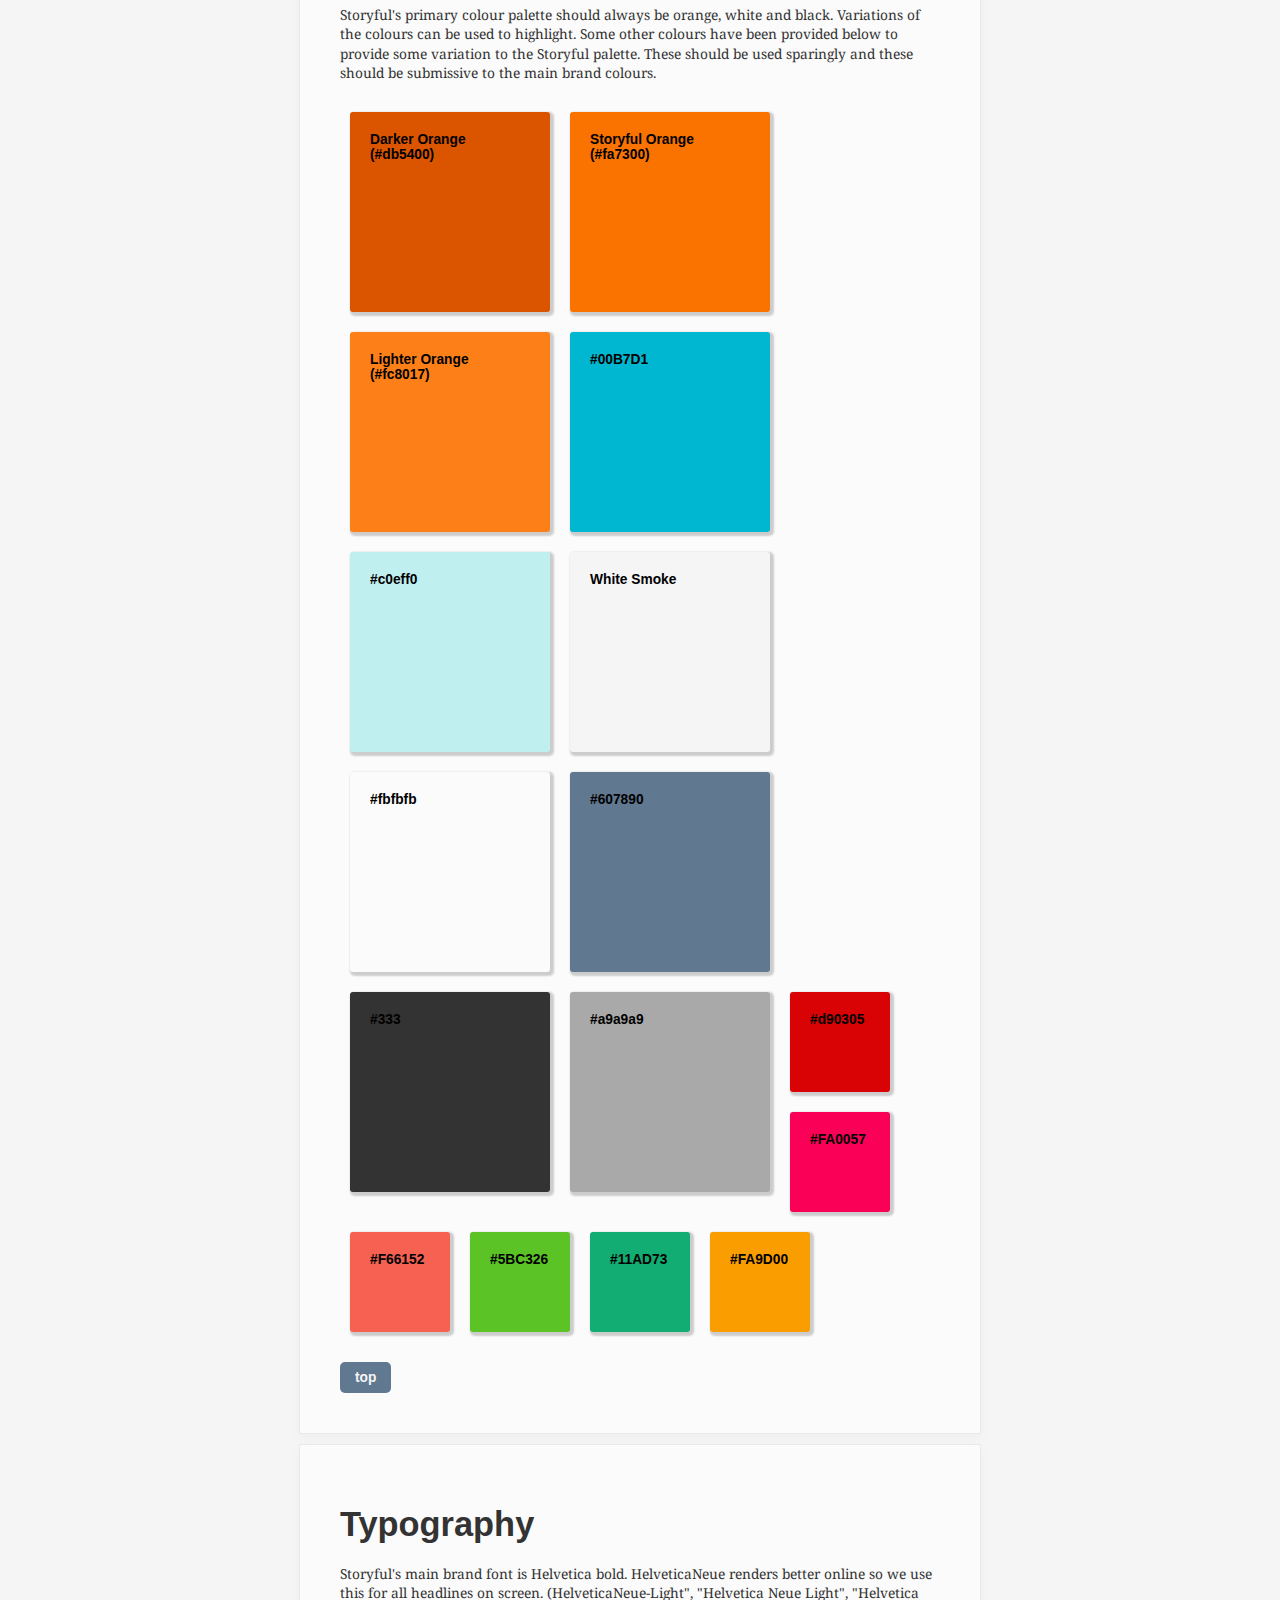
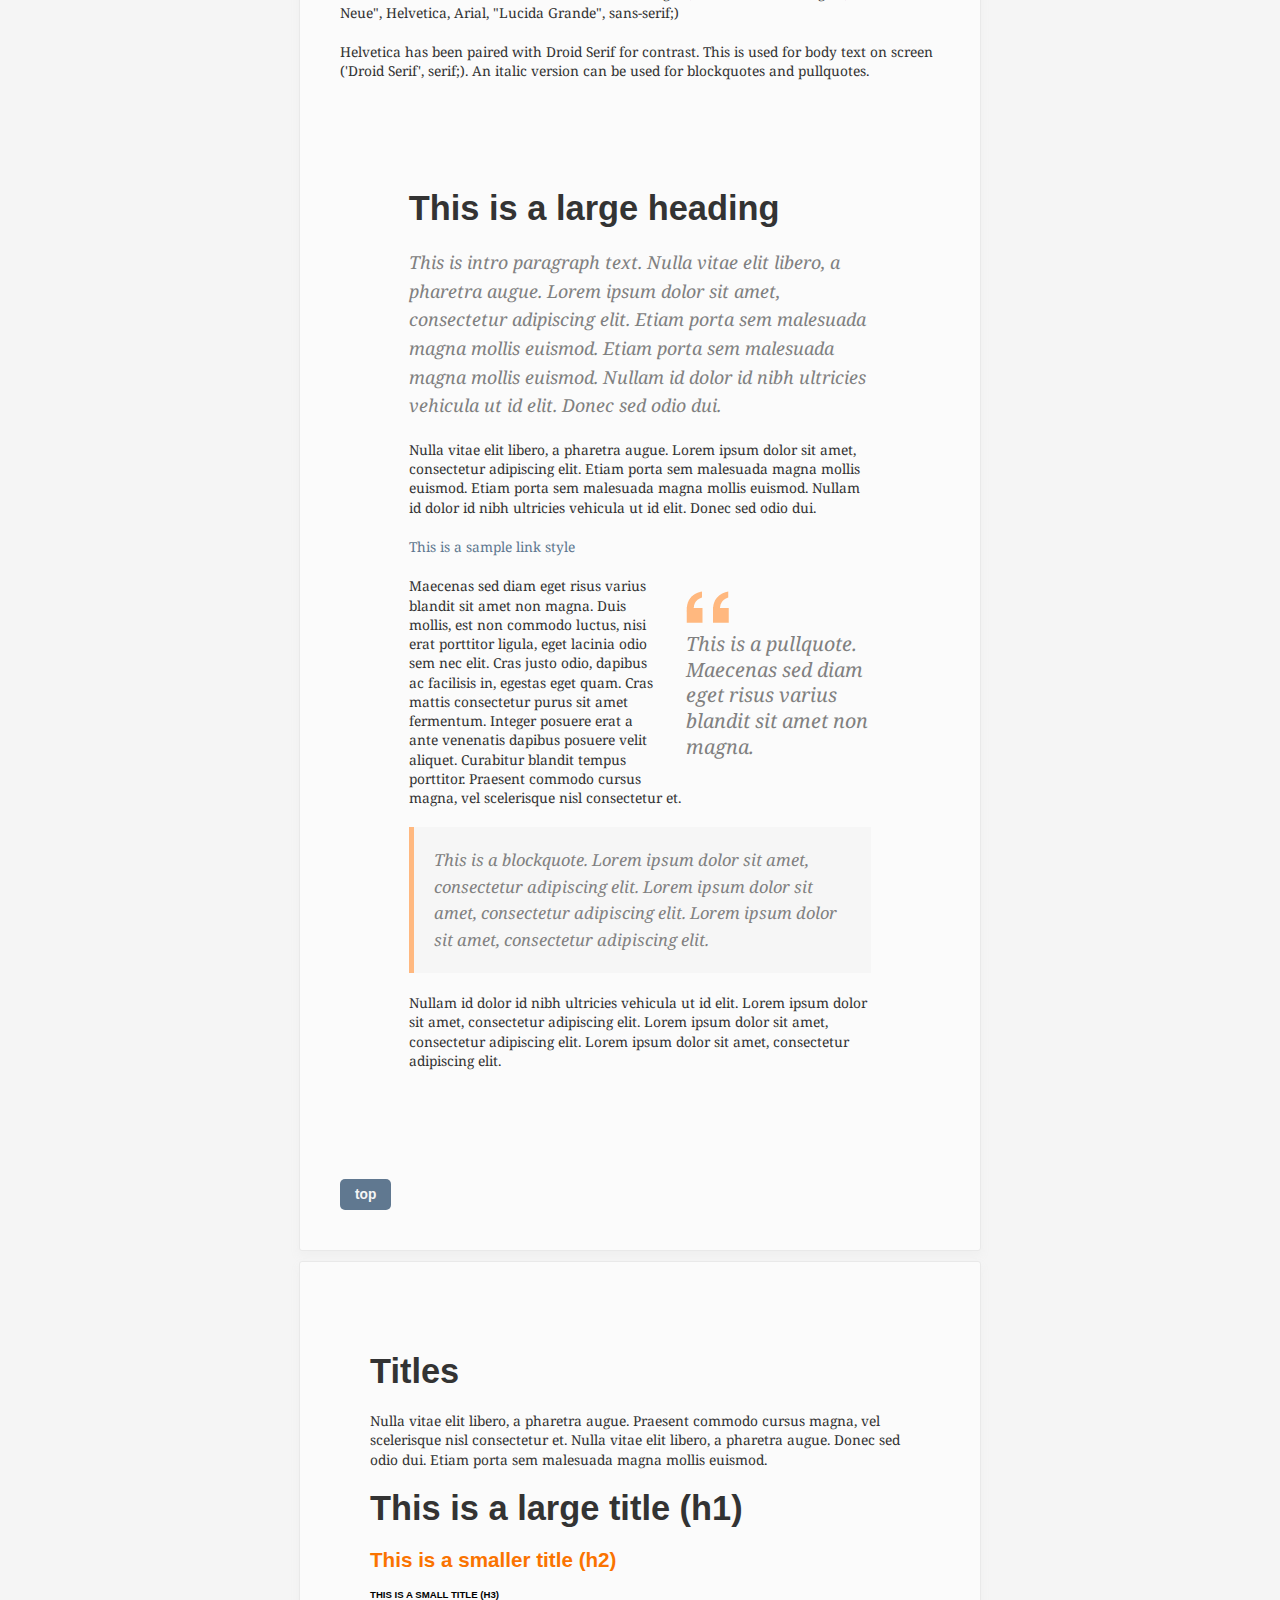
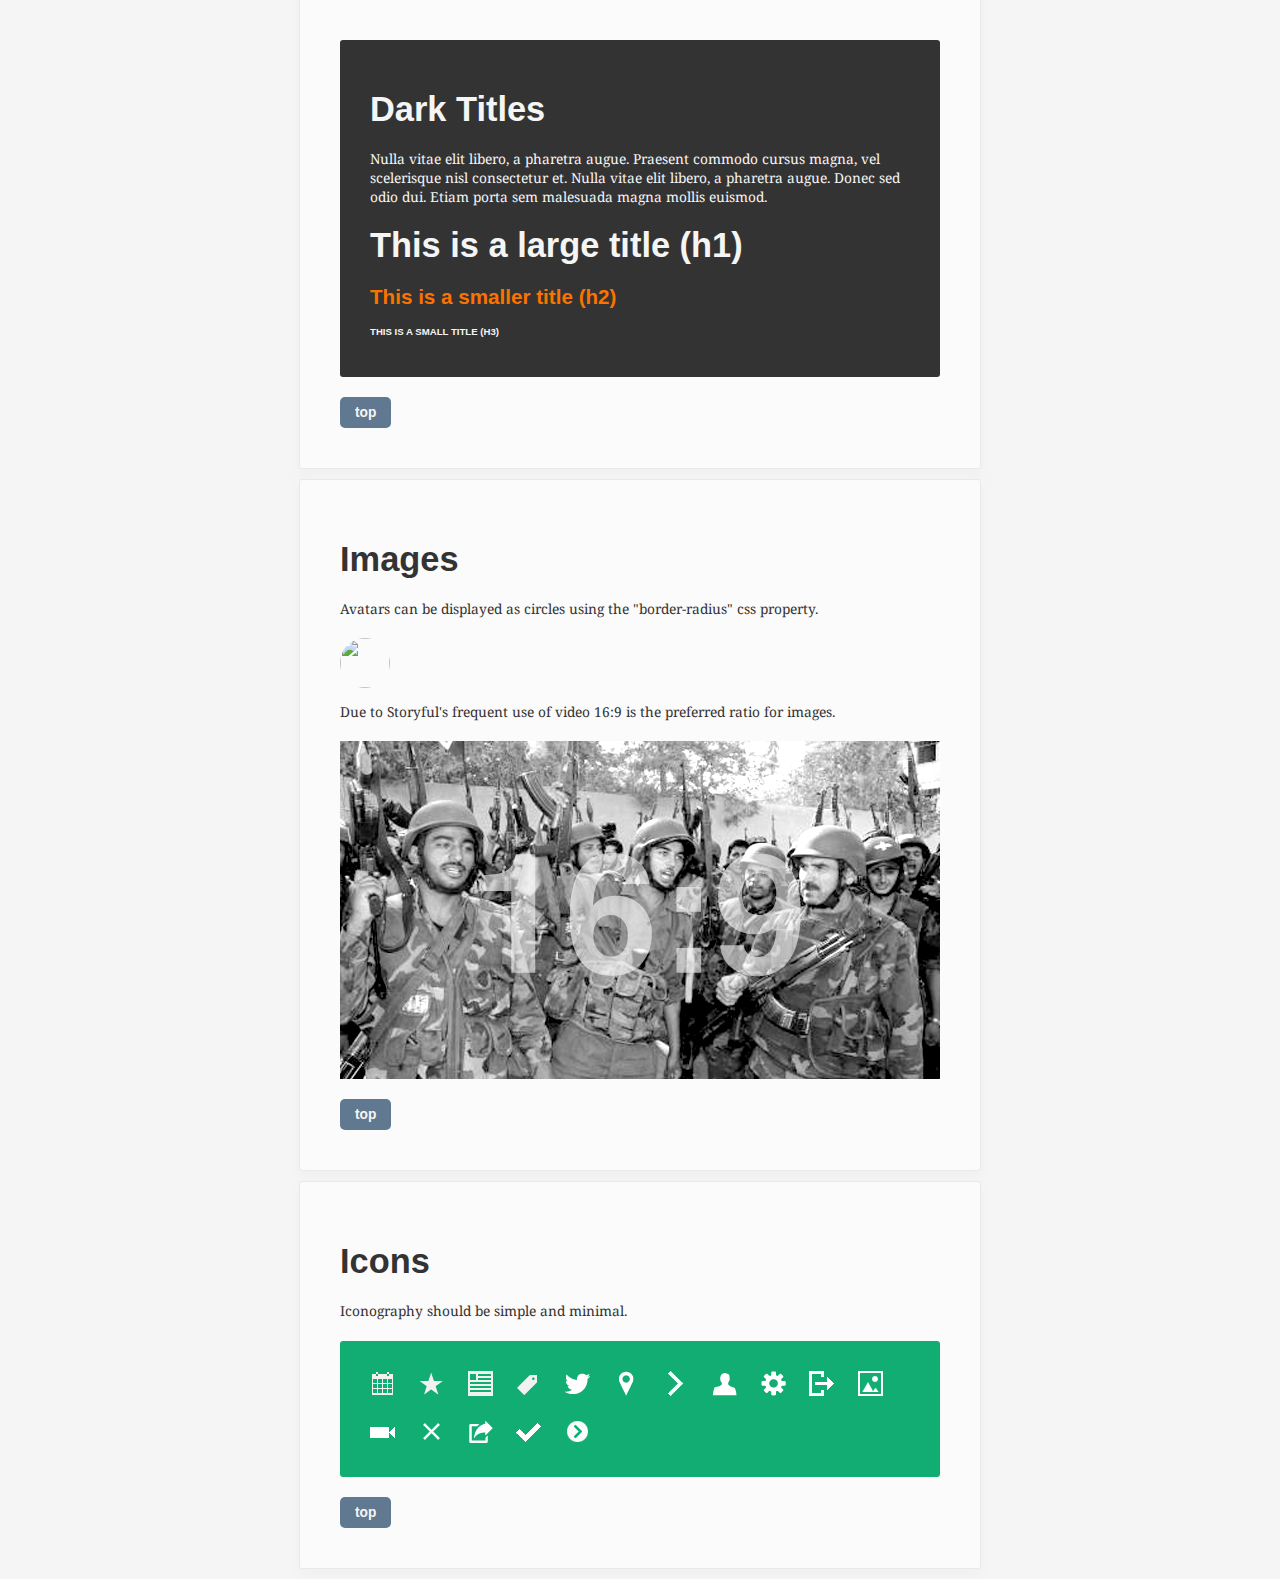
==== commit 1d5a002a: "[^]Added grid page" ====
--- a/index.html
+++ b/index.html
@@ -28,6 +28,7 @@
 		<li><a href="#images">Images</a></li>
 		<li><a href="#icons">Icons</a></li>
 		<li><a href="sample.html">Sample layout</a></li>
+		<li><a href="grid.html">Responsive grid</a></li>
 	</ul>
 
 </div>
--- a/style.css
+++ b/style.css
@@ -1,3 +1,4 @@
+/* Run the watcher to convert this to css (sass --watch style.scss:style.css) */
 /* Variables */
 /* Colours */
 /* Fonts */
@@ -188,7 +189,7 @@
   float: none; }
 
 .button {
-  padding: 10px 15px 10px 15px;
+  padding: 8px 15px 8px 15px;
   background-color: #607890;
   font-weight: bold;
   text-decoration: none;
